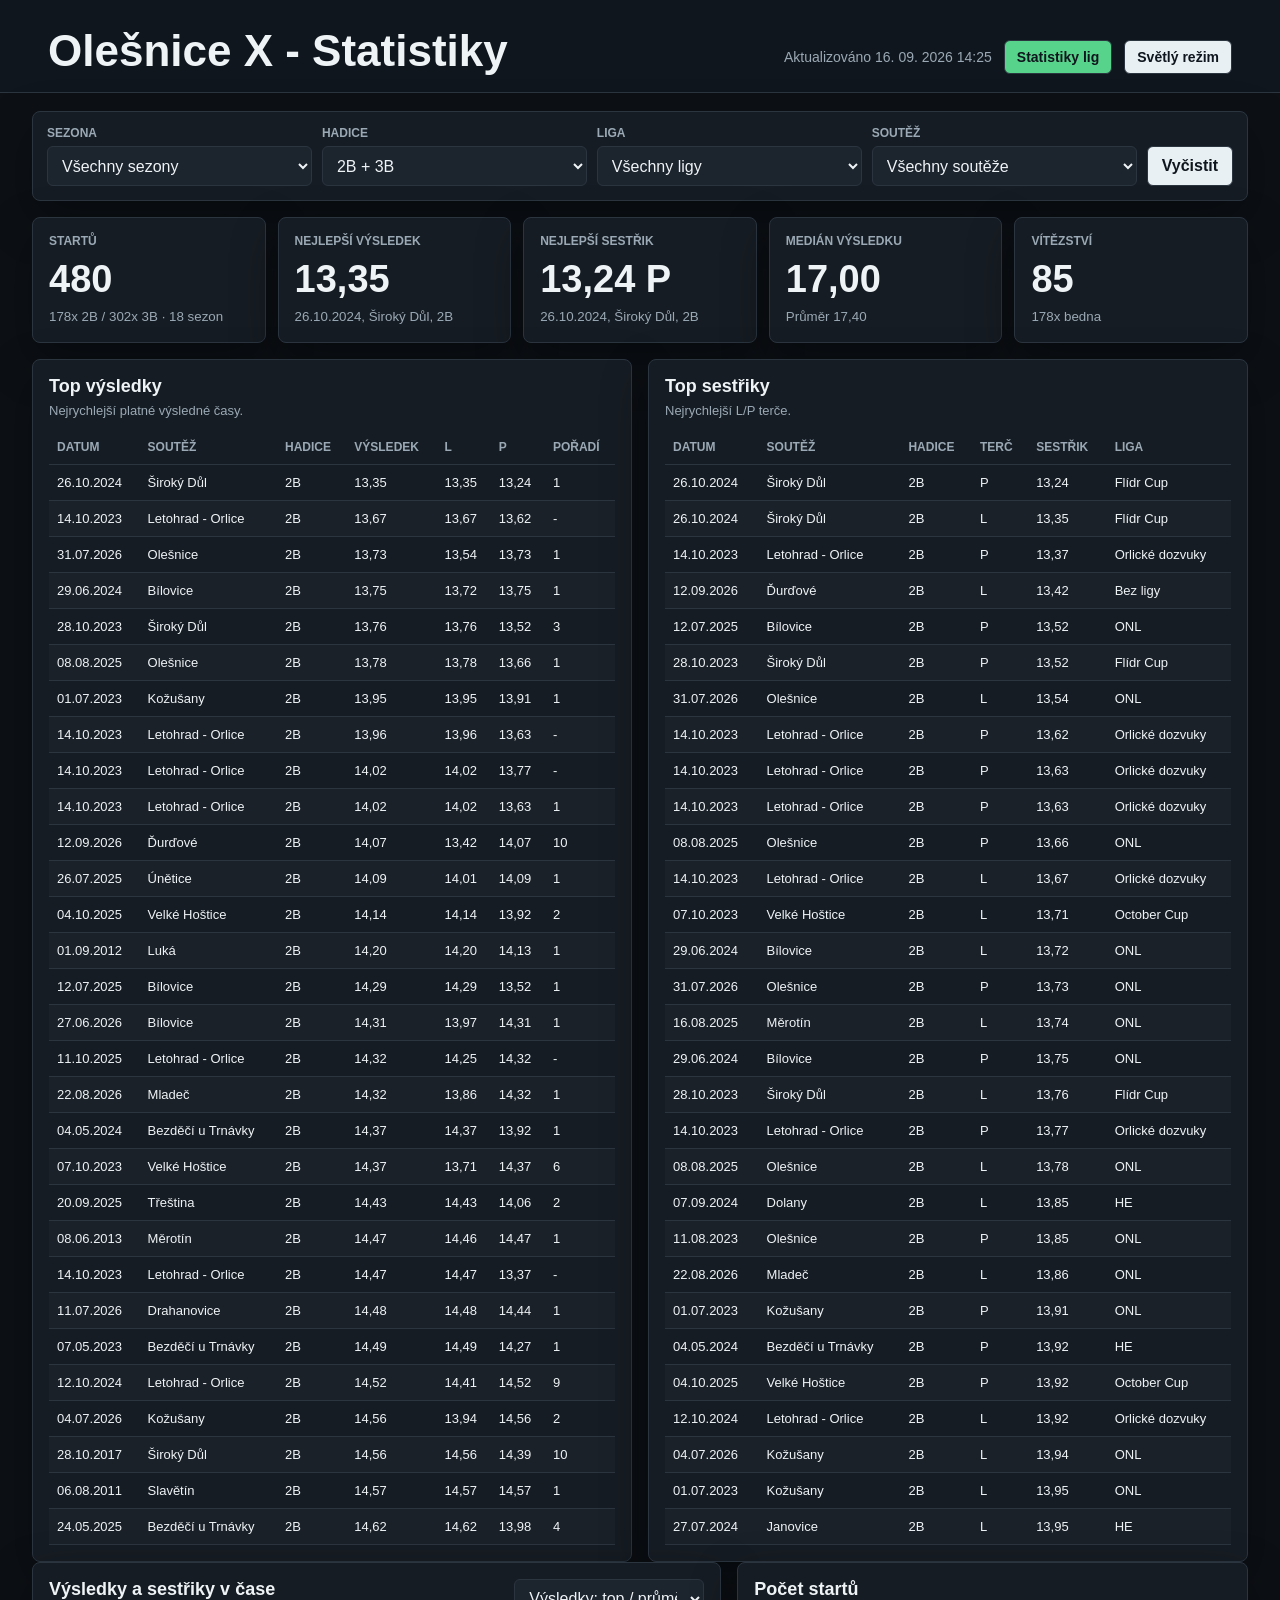
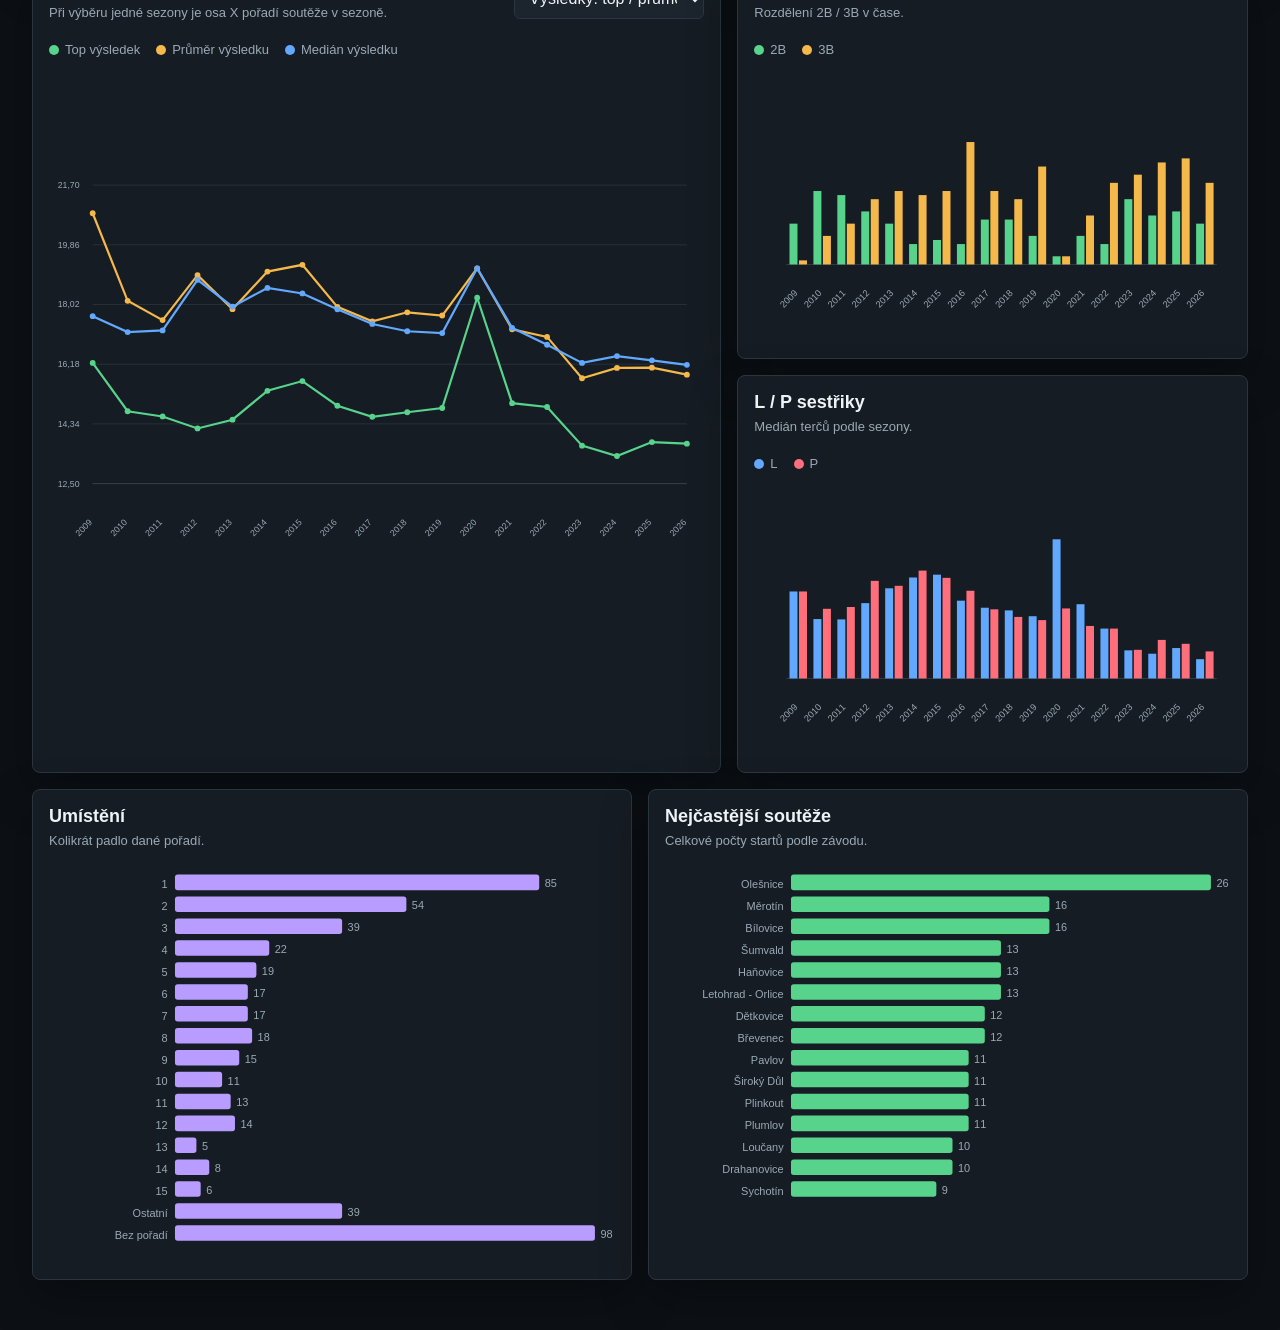
==== index.html @ b730928b "add results 16092026" ====
<!doctype html>
<html lang="cs">
<head>
  <meta charset="utf-8">
  <meta name="viewport" content="width=device-width, initial-scale=1">
  <title>Olešnice X - Statistiky</title>
  <link rel="stylesheet" href="styles.css?v=20260916142502">
</head>
<body data-theme="dark">
  <header class="topbar">
    <div>
      <h1>Olešnice X - Statistiky</h1>
    </div>
    <div class="topbar__meta">
      <span id="lastUpdated">Lokální prototyp</span>
      <a class="dashboardLink" href="firesport/">
        Statistiky lig
      </a>
      <button id="themeToggle" class="themeToggle" type="button" aria-label="Přepnout světlý/tmavý režim">
        <span id="themeToggleText">Světlý režim</span>
      </button>
    </div>
  </header>

  <main>
    <section class="filters" aria-label="Filtry">
      <label>
        <span>Sezona</span>
        <select id="seasonFilter"></select>
      </label>
      <label>
        <span>Hadice</span>
        <select id="hoseFilter">
          <option value="all">2B + 3B</option>
          <option value="2B">2B</option>
          <option value="3B">3B</option>
        </select>
      </label>
      <label>
        <span>Liga</span>
        <select id="leagueFilter"></select>
      </label>
      <label>
        <span>Soutěž</span>
        <select id="eventFilter"></select>
      </label>
      <button id="resetFilters" type="button">Vyčistit</button>
    </section>

    <section class="kpis" aria-label="Souhrn">
      <article class="kpi">
        <span>Startů</span>
        <strong id="kpiStarts">-</strong>
        <small id="kpiBreakdown">-</small>
      </article>
      <article class="kpi">
        <span>Nejlepší výsledek</span>
        <strong id="kpiBestResult">-</strong>
        <small id="kpiBestResultDetail">-</small>
      </article>
      <article class="kpi">
        <span>Nejlepší sestřik</span>
        <strong id="kpiBestHit">-</strong>
        <small id="kpiBestHitDetail">-</small>
      </article>
      <article class="kpi">
        <span>Medián výsledku</span>
        <strong id="kpiMedianResult">-</strong>
        <small id="kpiAvgResult">-</small>
      </article>
      <article class="kpi">
        <span>Vítězství</span>
        <strong id="kpiWins">-</strong>
        <small id="kpiPodiums">-</small>
      </article>
    </section>

    <section class="tables">
      <article class="panel">
        <div class="panel__head">
          <div>
            <h2>Top výsledky</h2>
            <p>Nejrychlejší platné výsledné časy.</p>
          </div>
        </div>
        <div class="tableWrap">
          <table id="topResultsTable"></table>
        </div>
      </article>

      <article class="panel">
        <div class="panel__head">
          <div>
            <h2>Top sestřiky</h2>
            <p>Nejrychlejší L/P terče.</p>
          </div>
        </div>
        <div class="tableWrap">
          <table id="topHitsTable"></table>
        </div>
      </article>
    </section>

    <section class="grid grid--main">
      <article class="panel panel--wide">
        <div class="panel__head">
          <div>
            <h2>Výsledky a sestřiky v čase</h2>
            <p>Při výběru jedné sezony je osa X pořadí soutěže v sezoně.</p>
          </div>
          <select id="trendMetric">
            <option value="results">Výsledky: top / průměr / medián</option>
            <option value="hits">Sestřiky: top / průměr / medián</option>
          </select>
        </div>
        <div id="seasonTrend" class="chart chart--line"></div>
      </article>

      <article class="panel">
        <div class="panel__head">
          <div>
            <h2>Počet startů</h2>
            <p>Rozdělení 2B / 3B v čase.</p>
          </div>
        </div>
        <div id="startsChart" class="chart"></div>
      </article>

      <article class="panel">
        <div class="panel__head">
          <div>
            <h2>L / P sestřiky</h2>
            <p>Medián terčů podle sezony.</p>
          </div>
        </div>
        <div id="targetsChart" class="chart"></div>
      </article>
    </section>

    <section class="grid">
      <article class="panel">
        <div class="panel__head">
          <div>
            <h2>Umístění</h2>
            <p>Kolikrát padlo dané pořadí.</p>
          </div>
        </div>
        <div id="placesChart" class="chart"></div>
      </article>

      <article class="panel">
        <div class="panel__head">
          <div>
            <h2>Nejčastější soutěže</h2>
            <p>Celkové počty startů podle závodu.</p>
          </div>
        </div>
        <div id="eventsChart" class="chart"></div>
      </article>
    </section>

  </main>

  <script src="data.js?v=20260916142502"></script>
  <script src="app.js?v=20260916142502"></script>
</body>
</html>
---- styles.css ----
* {
  box-sizing: border-box;
}

:root {
  color-scheme: dark;
  --bg: #0d1116;
  --panel: #161c23;
  --panel-strong: #1c242d;
  --topbar: #10161d;
  --ink: #eef3f6;
  --muted: #9aa9b5;
  --line: #2b3540;
  --axis: #3a4652;
  --blue: #62a8ff;
  --red: #ff6f7b;
  --green: #58d38c;
  --amber: #f5b84b;
  --violet: #b99cff;
  --button-bg: #e8f0f4;
  --button-ink: #10161d;
  --tooltip-bg: #111820;
  --shadow: 0 18px 46px rgba(0, 0, 0, .36);
}

body[data-theme="light"] {
  color-scheme: light;
  --bg: #f5f7f8;
  --panel: #ffffff;
  --panel-strong: #eef3f6;
  --topbar: #ffffff;
  --ink: #172026;
  --muted: #66757f;
  --line: #d8e0e4;
  --axis: #cbd5da;
  --blue: #2468a2;
  --red: #c94d4d;
  --green: #31755a;
  --amber: #b96f24;
  --violet: #7560a8;
  --button-bg: #172026;
  --button-ink: #ffffff;
  --tooltip-bg: #ffffff;
  --shadow: 0 18px 40px rgba(31, 44, 52, .10);
}

body {
  margin: 0;
  min-width: 320px;
  font-family: Arial, Helvetica, sans-serif;
  color: var(--ink);
  background: var(--bg);
}

.topbar {
  display: flex;
  align-items: flex-end;
  justify-content: space-between;
  gap: 24px;
  padding: 28px clamp(18px, 4vw, 48px) 18px;
  background: var(--topbar);
  border-bottom: 1px solid var(--line);
}

.eyebrow {
  margin: 0 0 6px;
  color: var(--green);
  font-size: 13px;
  font-weight: 700;
  text-transform: uppercase;
}

h1, h2, p {
  margin: 0;
}

h1 {
  font-size: clamp(26px, 4vw, 44px);
  line-height: 1.05;
}

h2 {
  font-size: 18px;
  line-height: 1.2;
}

.topbar__meta {
  display: flex;
  align-items: center;
  gap: 12px;
  color: var(--muted);
  font-size: 14px;
  white-space: nowrap;
}

.themeToggle {
  width: auto;
  min-height: 34px;
  padding: 0 12px;
  border-radius: 6px;
}

.dashboardLink {
  display: inline-flex;
  align-items: center;
  min-height: 34px;
  padding: 0 12px;
  border: 1px solid var(--line);
  border-radius: 6px;
  background: var(--green);
  color: #10161d;
  font-size: 14px;
  font-weight: 700;
  text-decoration: none;
}

main {
  width: min(1480px, 100%);
  margin: 0 auto;
  padding: 18px clamp(14px, 3vw, 32px) 34px;
}

.filters {
  display: grid;
  grid-template-columns: repeat(4, minmax(160px, 1fr)) auto;
  gap: 10px;
  align-items: end;
  padding: 14px;
  margin-bottom: 16px;
  background: var(--panel);
  border: 1px solid var(--line);
  border-radius: 8px;
  box-shadow: var(--shadow);
}

label span {
  display: block;
  margin-bottom: 6px;
  color: var(--muted);
  font-size: 12px;
  font-weight: 700;
  text-transform: uppercase;
}

select, button {
  width: 100%;
  min-height: 40px;
  border: 1px solid var(--line);
  border-radius: 6px;
  background: var(--panel-strong);
  color: var(--ink);
  font: inherit;
}

select {
  padding: 0 10px;
}

button {
  padding: 0 14px;
  cursor: pointer;
  font-weight: 700;
  background: var(--button-bg);
  color: var(--button-ink);
}

.kpis {
  display: grid;
  grid-template-columns: repeat(5, minmax(0, 1fr));
  gap: 12px;
  margin-bottom: 16px;
}

.kpi, .panel {
  background: var(--panel);
  border: 1px solid var(--line);
  border-radius: 8px;
  box-shadow: var(--shadow);
}

.kpi {
  min-height: 126px;
  padding: 16px;
}

.kpi span {
  display: block;
  color: var(--muted);
  font-size: 12px;
  font-weight: 700;
  text-transform: uppercase;
}

.kpi strong {
  display: block;
  margin-top: 12px;
  font-size: clamp(26px, 4vw, 38px);
  line-height: 1;
}

.kpi small {
  display: block;
  margin-top: 10px;
  color: var(--muted);
  line-height: 1.35;
}

.grid {
  display: grid;
  grid-template-columns: repeat(2, minmax(0, 1fr));
  gap: 16px;
  margin-bottom: 16px;
}

.grid--main {
  grid-template-columns: 1.35fr 1fr;
}

.panel--wide {
  grid-row: span 2;
}

.panel {
  min-width: 0;
  padding: 16px;
}

.panel__head {
  display: flex;
  align-items: start;
  justify-content: space-between;
  gap: 16px;
  margin-bottom: 12px;
}

.panel__head p {
  margin-top: 5px;
  color: var(--muted);
  font-size: 13px;
}

.panel__head select {
  width: 190px;
}

.chart {
  width: 100%;
  min-height: 285px;
  overflow: hidden;
}

.chart--line {
  min-height: 594px;
}

svg {
  display: block;
  width: 100%;
  height: 100%;
  min-height: inherit;
}

.axis, .gridline {
  stroke: var(--axis);
  stroke-width: 1;
}

.gridline {
  opacity: .65;
}

.axisText {
  fill: #9aa9b5;
  font-size: 12px;
}

.legend {
  display: flex;
  flex-wrap: wrap;
  gap: 10px 16px;
  margin-top: 10px;
  color: var(--muted);
  font-size: 13px;
}

.legend i {
  display: inline-block;
  width: 10px;
  height: 10px;
  margin-right: 6px;
  border-radius: 50%;
  vertical-align: -1px;
}

.tables {
  display: grid;
  grid-template-columns: repeat(2, minmax(0, 1fr));
  gap: 16px;
}

.tableWrap {
  overflow-x: auto;
}

table {
  width: 100%;
  border-collapse: collapse;
  font-size: 13px;
}

th, td {
  padding: 10px 8px;
  border-bottom: 1px solid var(--line);
  text-align: left;
  white-space: nowrap;
}

tbody tr:nth-child(even) {
  background: rgba(255, 255, 255, .025);
}

th {
  color: var(--muted);
  font-size: 12px;
  text-transform: uppercase;
}

.empty {
  display: grid;
  min-height: 220px;
  place-items: center;
  color: var(--muted);
  border: 1px dashed var(--line);
  border-radius: 8px;
}

.tooltip {
  position: fixed;
  z-index: 20;
  pointer-events: none;
  max-width: 260px;
  padding: 9px 10px;
  border: 1px solid var(--line);
  border-radius: 6px;
  background: var(--tooltip-bg);
  color: var(--ink);
  box-shadow: var(--shadow);
  font-size: 13px;
  line-height: 1.35;
}

@media (max-width: 1060px) {
  .filters, .kpis, .grid, .grid--main, .tables {
    grid-template-columns: 1fr 1fr;
  }

  .panel--wide {
    grid-row: auto;
    grid-column: 1 / -1;
  }

  .chart--line {
    min-height: 360px;
  }
}

@media (max-width: 720px) {
  .topbar {
    display: block;
  }

  .topbar__meta {
    margin-top: 12px;
  }

  .filters, .kpis, .grid, .grid--main, .tables {
    grid-template-columns: 1fr;
  }

  .panel__head {
    display: block;
  }

  .panel__head select {
    width: 100%;
    margin-top: 10px;
  }

  .chart, .chart--line {
    min-height: 330px;
  }
}
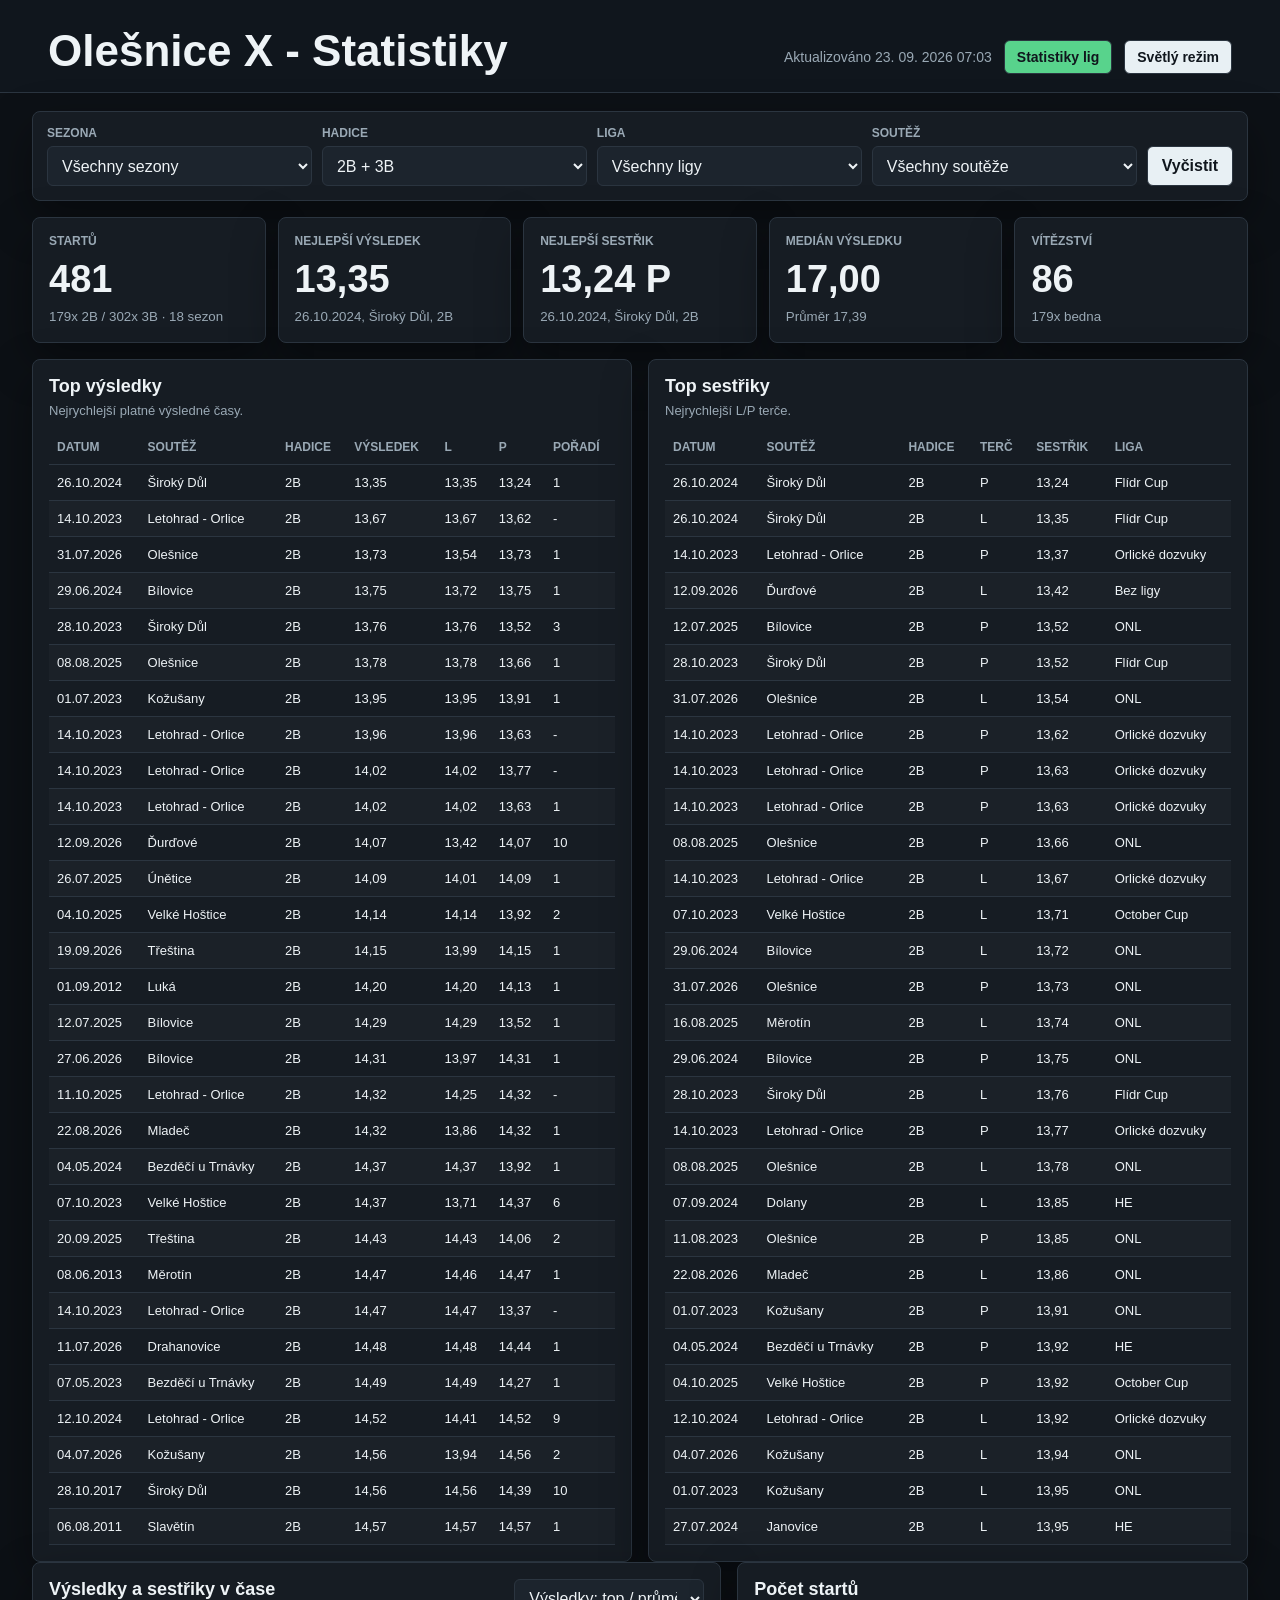
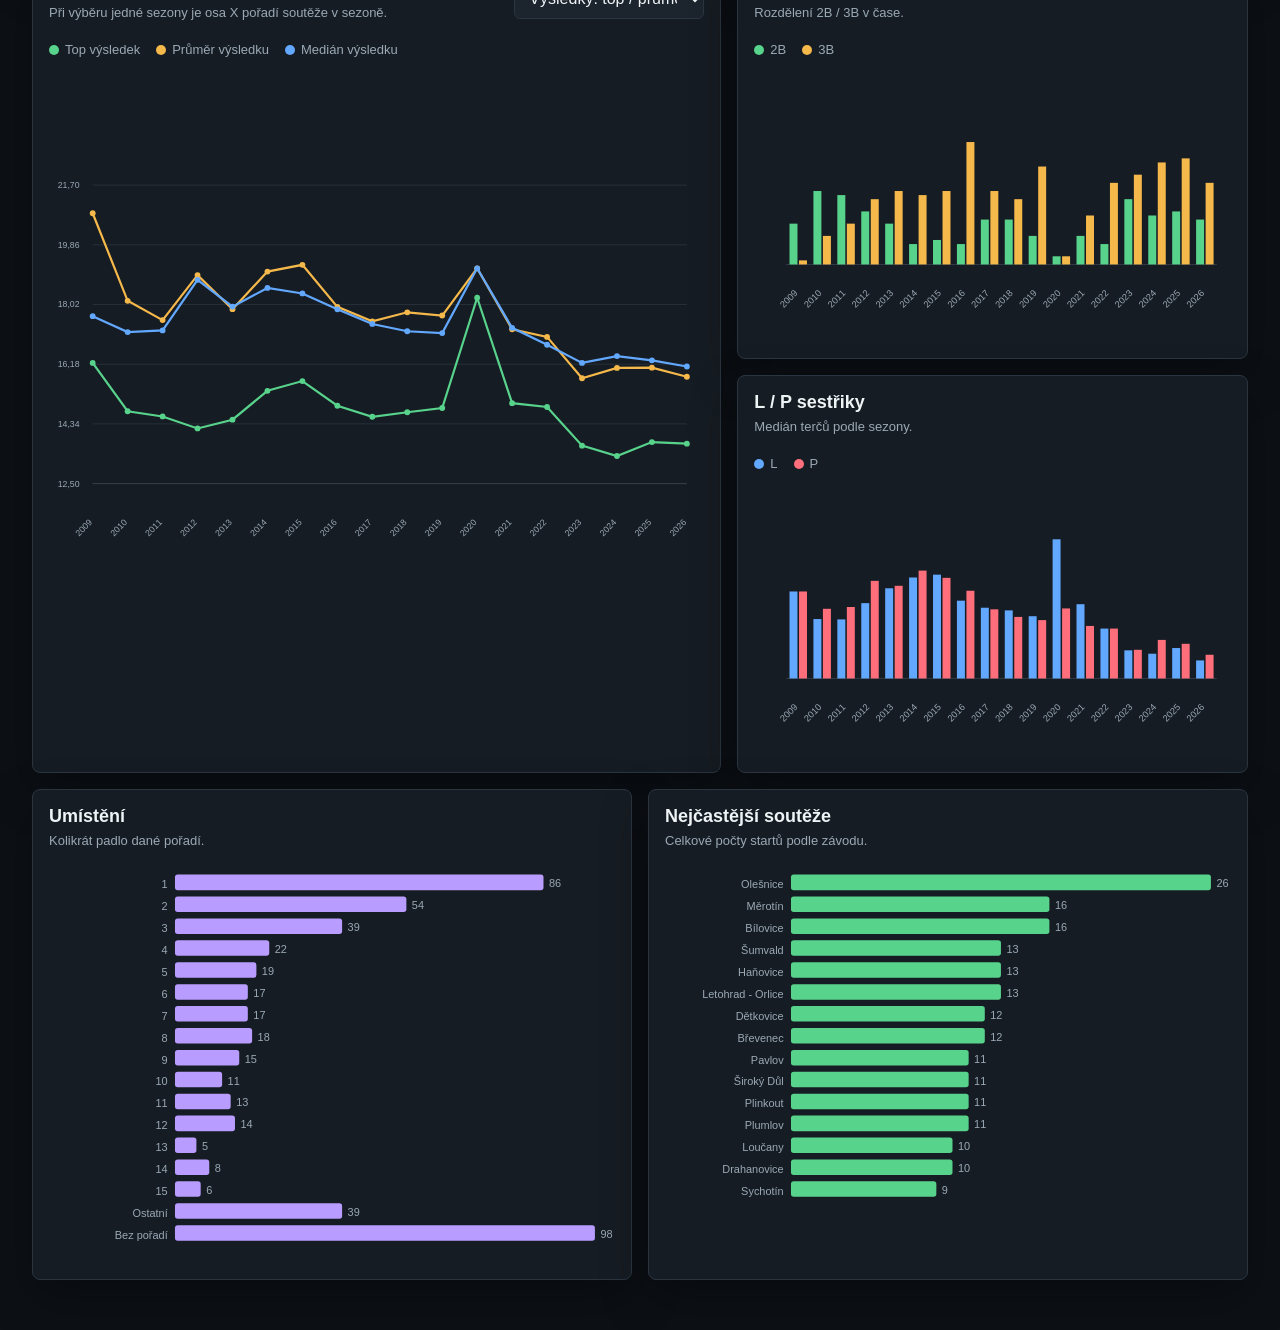
==== commit 4ff23f05: "add_results_23092026" ====
--- a/index.html
+++ b/index.html
@@ -4,7 +4,7 @@
   <meta charset="utf-8">
   <meta name="viewport" content="width=device-width, initial-scale=1">
   <title>Olešnice X - Statistiky</title>
-  <link rel="stylesheet" href="styles.css?v=20260916142502">
+  <link rel="stylesheet" href="styles.css?v=20260923070316">
 </head>
 <body data-theme="dark">
   <header class="topbar">
@@ -161,7 +161,7 @@
 
   </main>
 
-  <script src="data.js?v=20260916142502"></script>
-  <script src="app.js?v=20260916142502"></script>
+  <script src="data.js?v=20260923070316"></script>
+  <script src="app.js?v=20260923070316"></script>
 </body>
 </html>
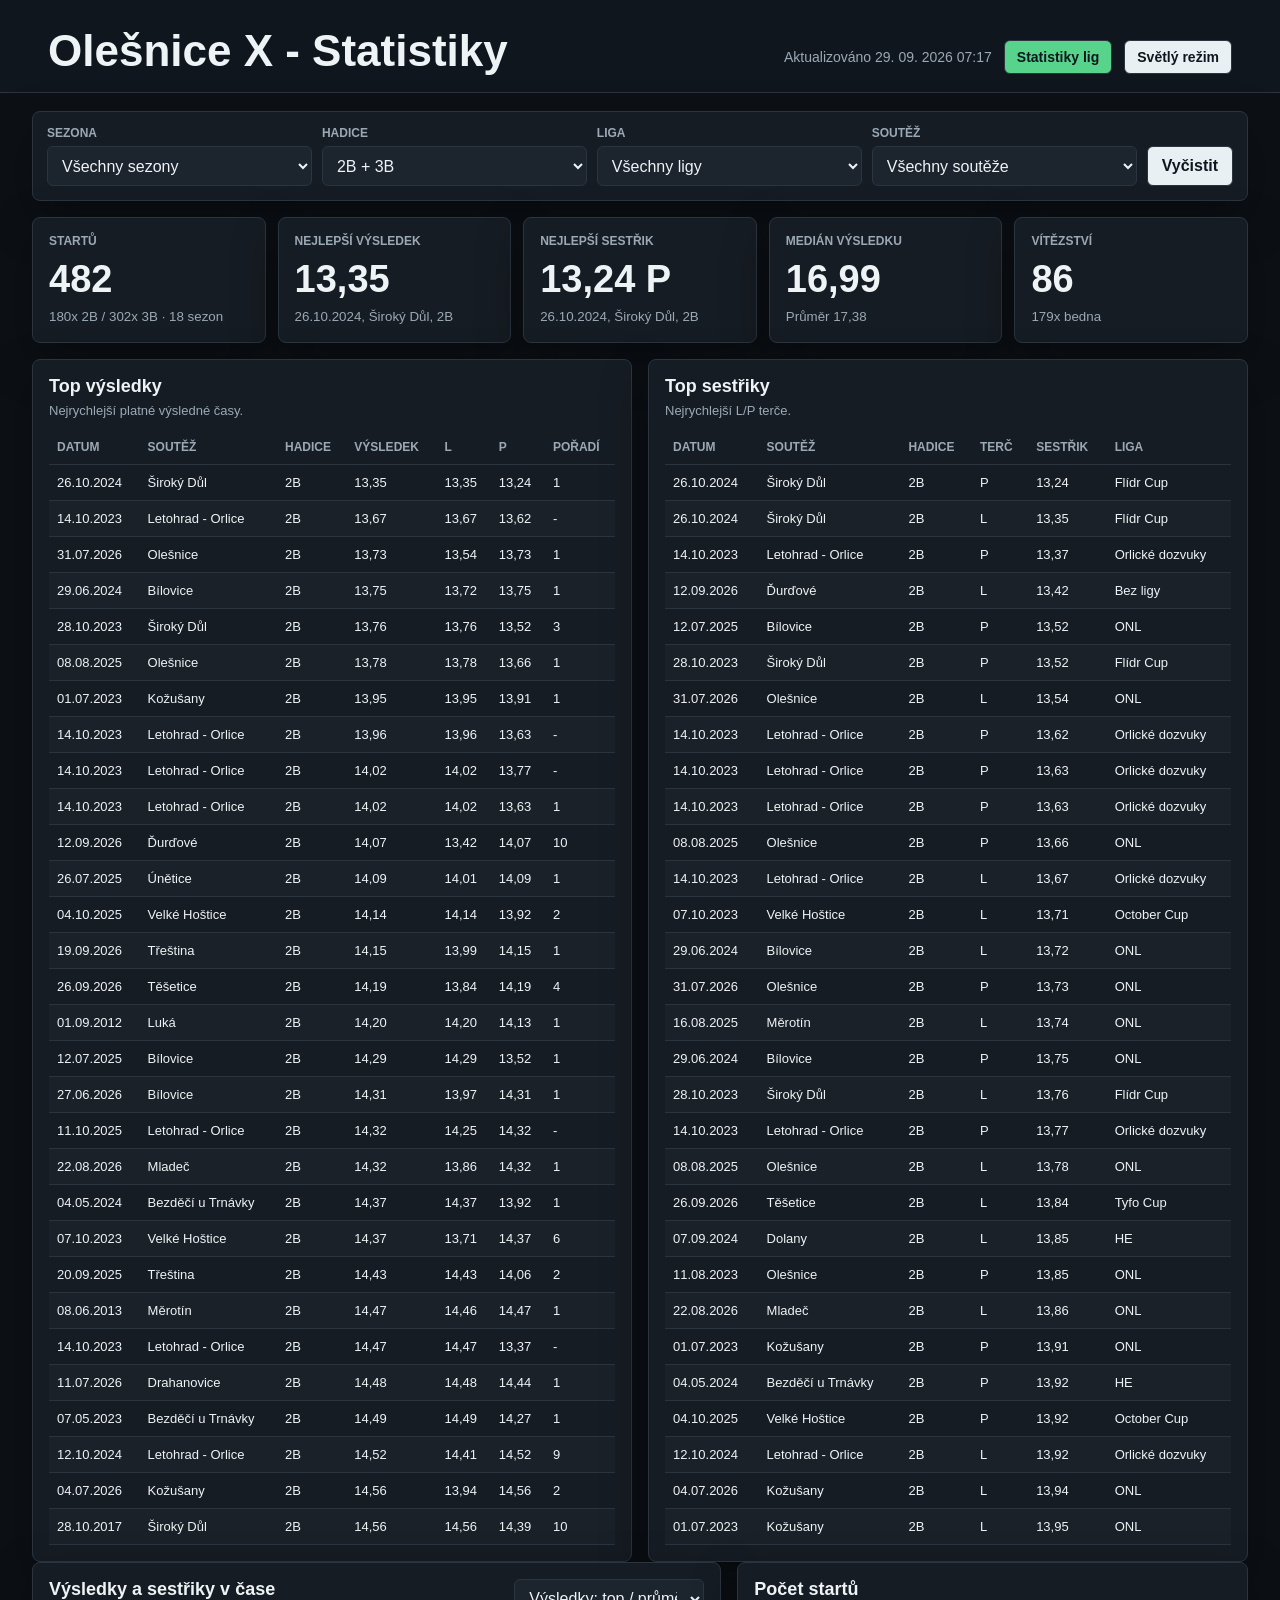
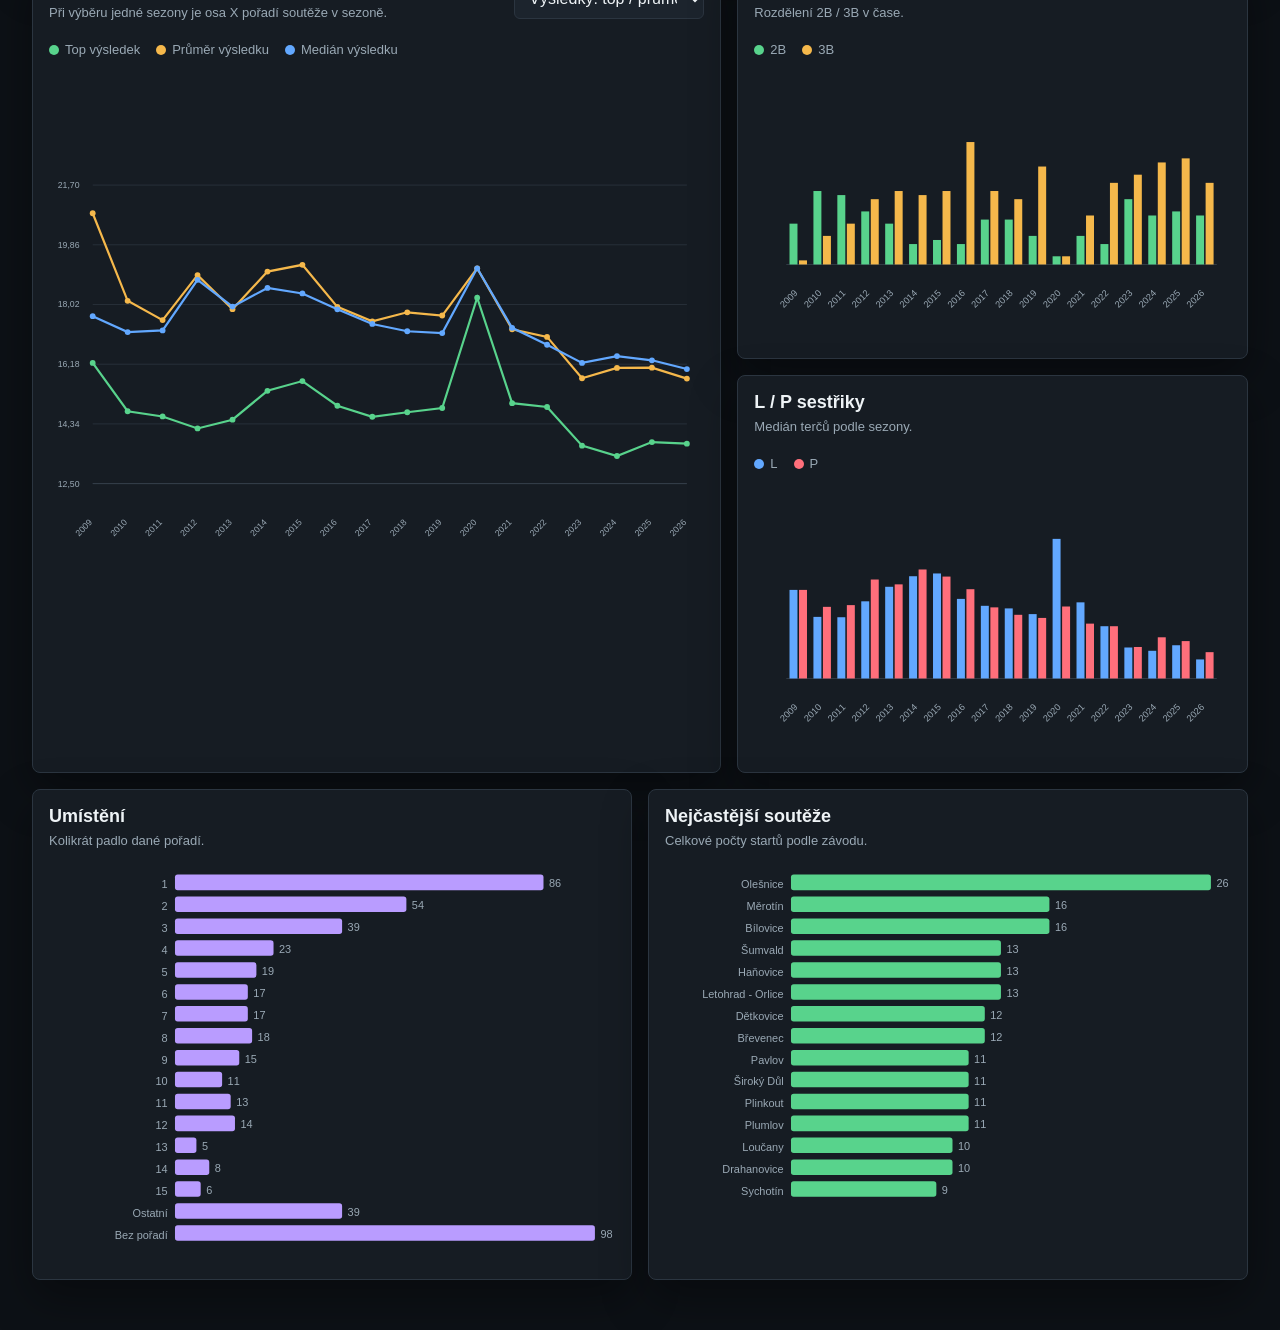
==== commit cfa3f338: "add_results_29092026" ====
--- a/index.html
+++ b/index.html
@@ -4,7 +4,7 @@
   <meta charset="utf-8">
   <meta name="viewport" content="width=device-width, initial-scale=1">
   <title>Olešnice X - Statistiky</title>
-  <link rel="stylesheet" href="styles.css?v=20260923070316">
+  <link rel="stylesheet" href="styles.css?v=20260929071704">
 </head>
 <body data-theme="dark">
   <header class="topbar">
@@ -161,7 +161,7 @@
 
   </main>
 
-  <script src="data.js?v=20260923070316"></script>
-  <script src="app.js?v=20260923070316"></script>
+  <script src="data.js?v=20260929071704"></script>
+  <script src="app.js?v=20260929071704"></script>
 </body>
 </html>
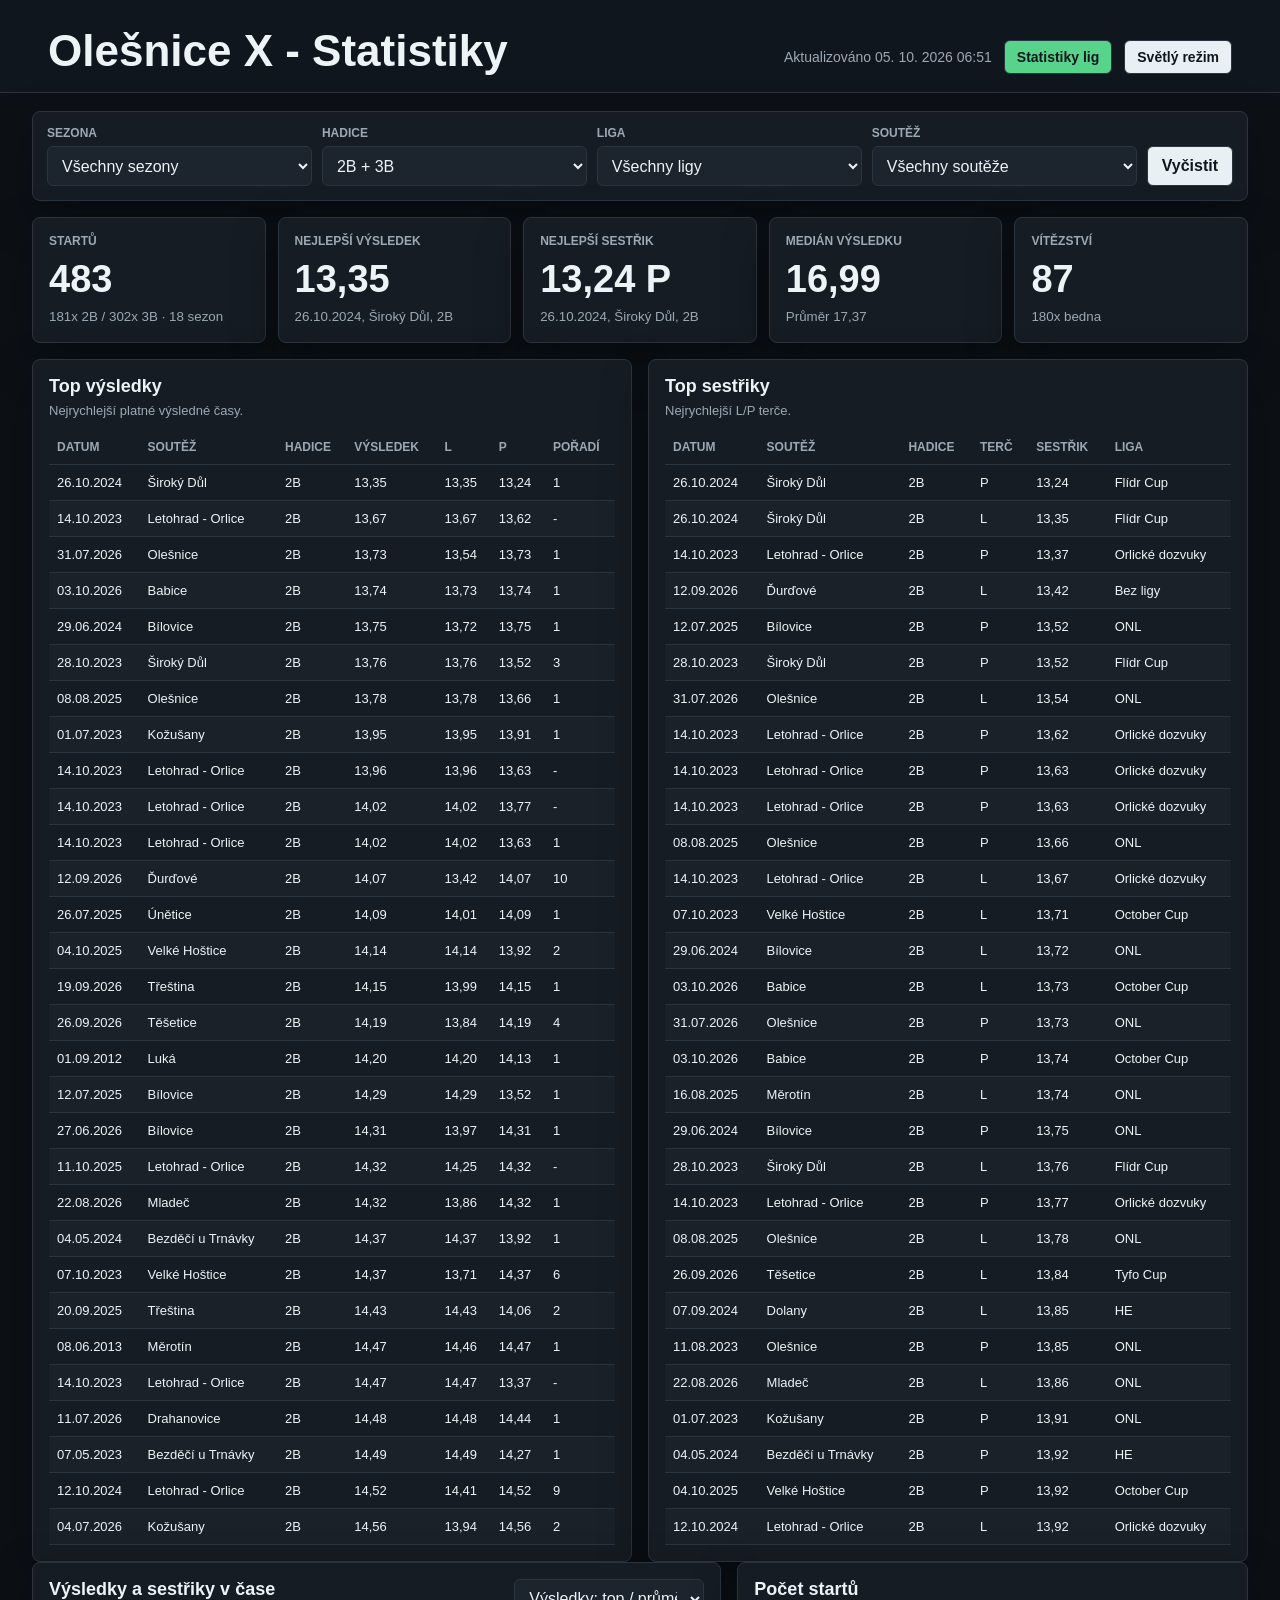
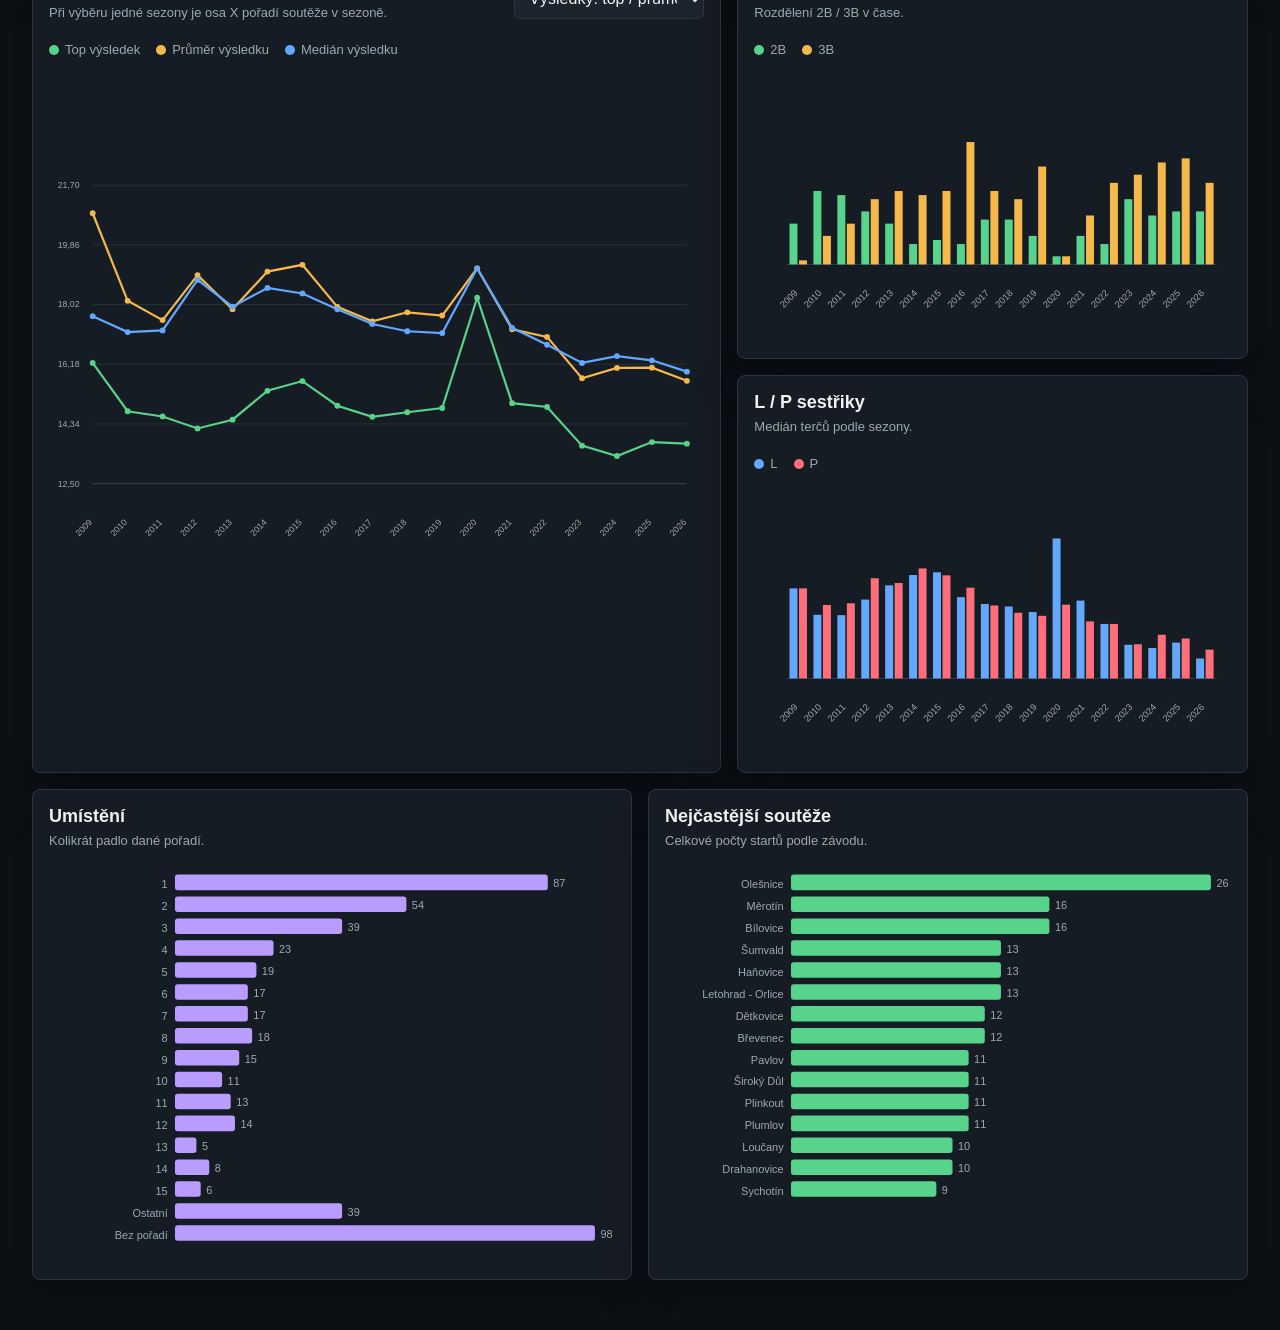
==== commit cf3a03dd: "add_results_05102026" ====
--- a/index.html
+++ b/index.html
@@ -4,7 +4,7 @@
   <meta charset="utf-8">
   <meta name="viewport" content="width=device-width, initial-scale=1">
   <title>Olešnice X - Statistiky</title>
-  <link rel="stylesheet" href="styles.css?v=20260929071704">
+  <link rel="stylesheet" href="styles.css?v=20261005065101">
 </head>
 <body data-theme="dark">
   <header class="topbar">
@@ -161,7 +161,7 @@
 
   </main>
 
-  <script src="data.js?v=20260929071704"></script>
-  <script src="app.js?v=20260929071704"></script>
+  <script src="data.js?v=20261005065101"></script>
+  <script src="app.js?v=20261005065101"></script>
 </body>
 </html>
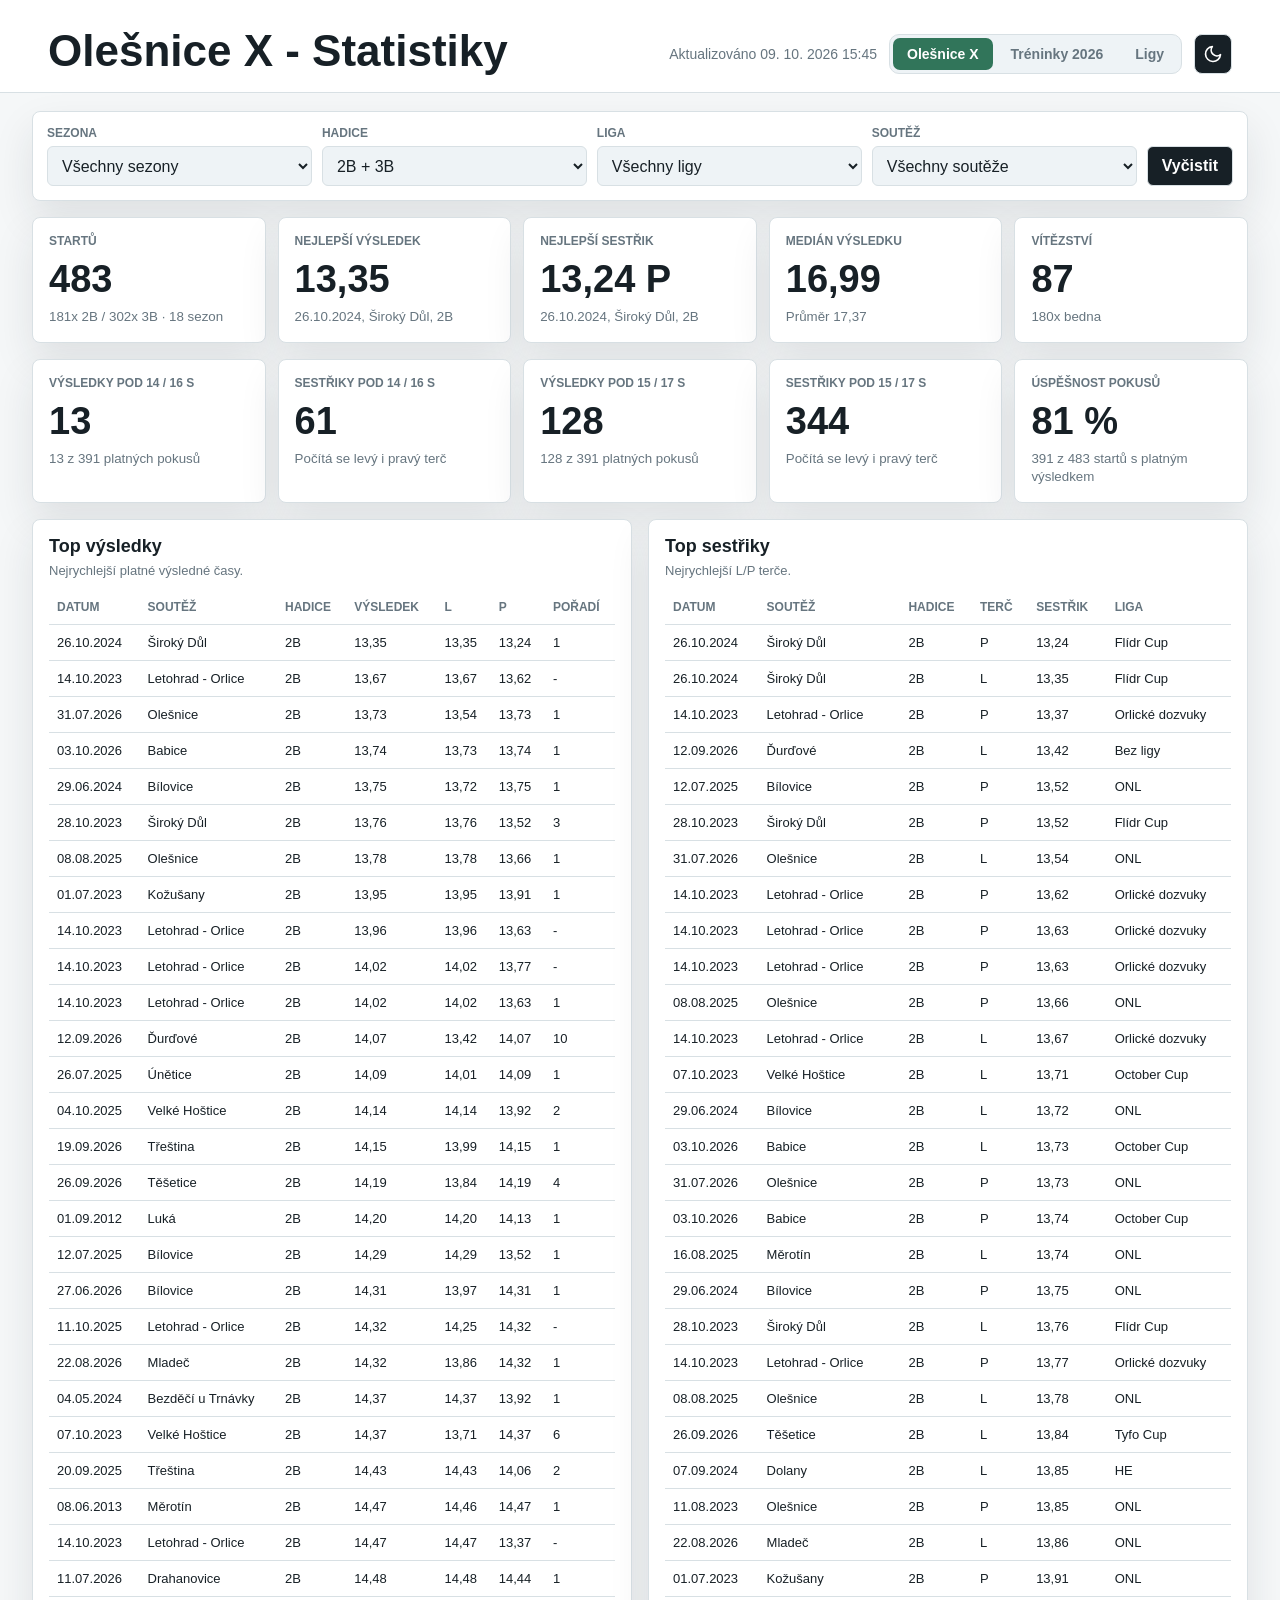
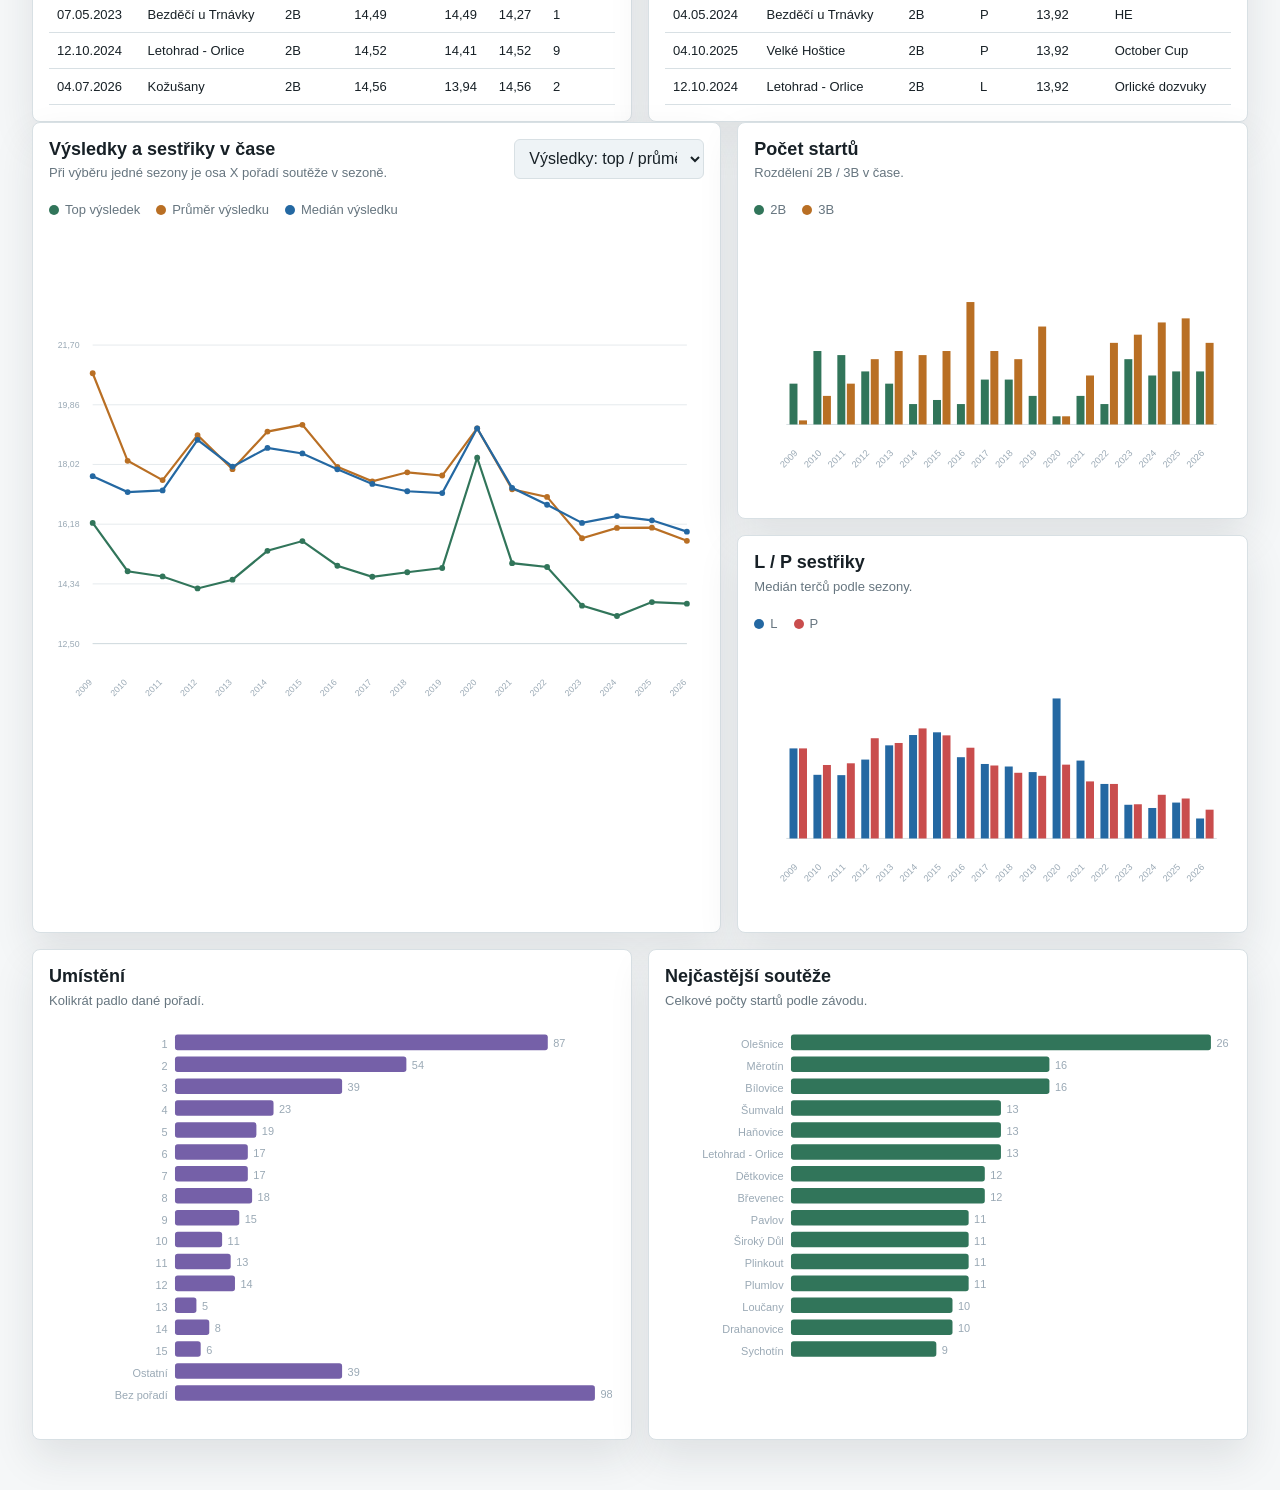
==== commit 5c9ffcc2: "Rozsireni metrik, treninky" ====
--- a/index.html
+++ b/index.html
@@ -4,21 +4,17 @@
   <meta charset="utf-8">
   <meta name="viewport" content="width=device-width, initial-scale=1">
   <title>Olešnice X - Statistiky</title>
-  <link rel="stylesheet" href="styles.css?v=20261005065101">
+  <link rel="stylesheet" href="styles.css?v=20261009154532">
 </head>
-<body data-theme="dark">
+<body data-theme="light">
   <header class="topbar">
     <div>
       <h1>Olešnice X - Statistiky</h1>
     </div>
     <div class="topbar__meta">
       <span id="lastUpdated">Lokální prototyp</span>
-      <a class="dashboardLink" href="firesport/">
-        Statistiky lig
-      </a>
-      <button id="themeToggle" class="themeToggle" type="button" aria-label="Přepnout světlý/tmavý režim">
-        <span id="themeToggleText">Světlý režim</span>
-      </button>
+      <nav class="nav" aria-label="Stránky"><a class="nav__item is-active" aria-current="page" href="./">Olešnice X</a><a class="nav__item" href="treninky/?v=20261009154532">Tréninky 2026</a><a class="nav__item" href="firesport/?v=20261009154532">Ligy</a></nav>
+      <button id="themeToggle" class="themeToggle" type="button" title="Přepnout světlý / tmavý režim" aria-label="Přepnout světlý / tmavý režim"><svg class="icon icon--sun" viewBox="0 0 24 24" aria-hidden="true"><circle cx="12" cy="12" r="4"/><path d="M12 2v2M12 20v2M4.9 4.9l1.4 1.4M17.7 17.7l1.4 1.4M2 12h2M20 12h2M4.9 19.1l1.4-1.4M17.7 6.3l1.4-1.4"/></svg><svg class="icon icon--moon" viewBox="0 0 24 24" aria-hidden="true"><path d="M21 12.8A9 9 0 1 1 11.2 3a7 7 0 0 0 9.8 9.8z"/></svg><span id="themeToggleText" class="sr-only">Světlý režim</span></button>
     </div>
   </header>
 
@@ -72,6 +68,34 @@
         <span>Vítězství</span>
         <strong id="kpiWins">-</strong>
         <small id="kpiPodiums">-</small>
+      </article>
+    </section>
+
+    <section class="kpis" aria-label="Limity a úspěšnost">
+      <article class="kpi">
+        <span id="kpiResLowLabel">Výsledky pod 16 s</span>
+        <strong id="kpiResLow">-</strong>
+        <small id="kpiResLowDetail">-</small>
+      </article>
+      <article class="kpi">
+        <span id="kpiHitLowLabel">Sestřiky pod 16 s</span>
+        <strong id="kpiHitLow">-</strong>
+        <small id="kpiHitLowDetail">-</small>
+      </article>
+      <article class="kpi">
+        <span id="kpiResHighLabel">Výsledky pod 17 s</span>
+        <strong id="kpiResHigh">-</strong>
+        <small id="kpiResHighDetail">-</small>
+      </article>
+      <article class="kpi">
+        <span id="kpiHitHighLabel">Sestřiky pod 17 s</span>
+        <strong id="kpiHitHigh">-</strong>
+        <small id="kpiHitHighDetail">-</small>
+      </article>
+      <article class="kpi">
+        <span>Úspěšnost pokusů</span>
+        <strong id="kpiSuccess">-</strong>
+        <small id="kpiSuccessDetail">-</small>
       </article>
     </section>
 
@@ -161,7 +185,7 @@
 
   </main>
 
-  <script src="data.js?v=20261005065101"></script>
-  <script src="app.js?v=20261005065101"></script>
+  <script src="data.js?v=20261009154532"></script>
+  <script src="app.js?v=20261009154532"></script>
 </body>
 </html>
--- a/styles.css
+++ b/styles.css
@@ -94,24 +94,75 @@
 }
 
 .themeToggle {
-  width: auto;
-  min-height: 34px;
-  padding: 0 12px;
-  border-radius: 6px;
-}
-
-.dashboardLink {
+  display: inline-grid;
+  place-items: center;
+  width: 38px;
+  min-height: 38px;
+  padding: 0;
+  border-radius: 8px;
+}
+
+.icon {
+  width: 20px;
+  height: 20px;
+  fill: none;
+  stroke: currentColor;
+  stroke-width: 2;
+  stroke-linecap: round;
+  stroke-linejoin: round;
+}
+
+/* ve tmavém režimu slunce (přepne na světlý), ve světlém měsíc */
+.icon--moon, body[data-theme="light"] .icon--sun {
+  display: none;
+}
+
+body[data-theme="light"] .icon--moon {
+  display: block;
+}
+
+.sr-only {
+  position: absolute;
+  width: 1px;
+  height: 1px;
+  overflow: hidden;
+  clip: rect(0 0 0 0);
+  white-space: nowrap;
+}
+
+.nav {
+  display: inline-flex;
+  gap: 4px;
+  padding: 3px;
+  border: 1px solid var(--line);
+  border-radius: 10px;
+  background: var(--panel-strong);
+}
+
+.nav__item {
   display: inline-flex;
   align-items: center;
-  min-height: 34px;
-  padding: 0 12px;
-  border: 1px solid var(--line);
-  border-radius: 6px;
-  background: var(--green);
-  color: #10161d;
+  justify-content: center;
+  min-height: 32px;
+  padding: 0 14px;
+  border-radius: 7px;
+  color: var(--muted);
   font-size: 14px;
   font-weight: 700;
   text-decoration: none;
+}
+
+.nav__item:hover {
+  color: var(--ink);
+}
+
+.nav__item.is-active {
+  background: var(--green);
+  color: #10161d;
+}
+
+body[data-theme="light"] .nav__item.is-active {
+  color: #fff;
 }
 
 main {
@@ -370,11 +421,74 @@
   }
 
   .topbar__meta {
+    display: flex;
+    flex-wrap: wrap;
+    gap: 8px;
     margin-top: 12px;
   }
 
-  .filters, .kpis, .grid, .grid--main, .tables {
+  .topbar__meta #lastUpdated {
+    flex: 1;
+    order: 1;
+  }
+
+  .topbar__meta .themeToggle {
+    order: 2;
+  }
+
+  .topbar__meta .nav {
+    order: 3;
+    flex: 1 1 100%;
+  }
+
+  .nav__item {
+    flex: 1;
+    padding: 0 6px;
+    font-size: 13px;
+  }
+
+  .topbar h1 {
+    font-size: 24px;
+  }
+
+  .panel, .kpi {
+    min-width: 0;
+  }
+
+  main {
+    padding-left: 12px;
+    padding-right: 12px;
+  }
+
+  .filters, .grid, .grid--main, .tables {
     grid-template-columns: 1fr;
+  }
+
+  .kpis {
+    grid-template-columns: 1fr 1fr;
+    gap: 8px;
+  }
+
+  .kpi {
+    min-height: 0;
+    padding: 12px;
+  }
+
+  .kpi:last-child:nth-child(odd) {
+    grid-column: 1 / -1;
+  }
+
+  .kpi strong {
+    font-size: 24px;
+  }
+
+  .kpi span {
+    font-size: 11px;
+  }
+
+  .kpi small {
+    font-size: 11px;
+    overflow-wrap: anywhere;
   }
 
   .panel__head {
@@ -387,6 +501,48 @@
   }
 
   .chart, .chart--line {
-    min-height: 330px;
-  }
-}
+    min-height: 0;
+  }
+
+  .chart {
+    overflow-x: auto;
+  }
+
+  /* tabulky se na telefonu vejdou na šířku: menší písmo, užší buňky, text se zalamuje */
+  table {
+    font-size: 11px;
+  }
+
+  th, td {
+    padding: 6px 3px;
+  }
+
+  /* zalamují se jen textové sloupce (tým / soutěž), čísla zůstávají v jednom řádku */
+  td:nth-child(2), td:nth-child(3) {
+    white-space: normal;
+    overflow-wrap: anywhere;
+  }
+
+  th {
+    font-size: 10px;
+  }
+
+  td:first-child {
+    white-space: nowrap;
+  }
+
+  .panel {
+    padding-left: 10px;
+    padding-right: 10px;
+  }
+
+  /* jednotná velikost popisků grafů na telefonu (viewBox 420 / 520 se zmenšuje různě) */
+  .chart svg[viewBox^="0 0 420"] text {
+    font-size: 10px;
+  }
+
+  .chart svg[viewBox^="0 0 520"] text {
+    font-size: 12px;
+  }
+
+}
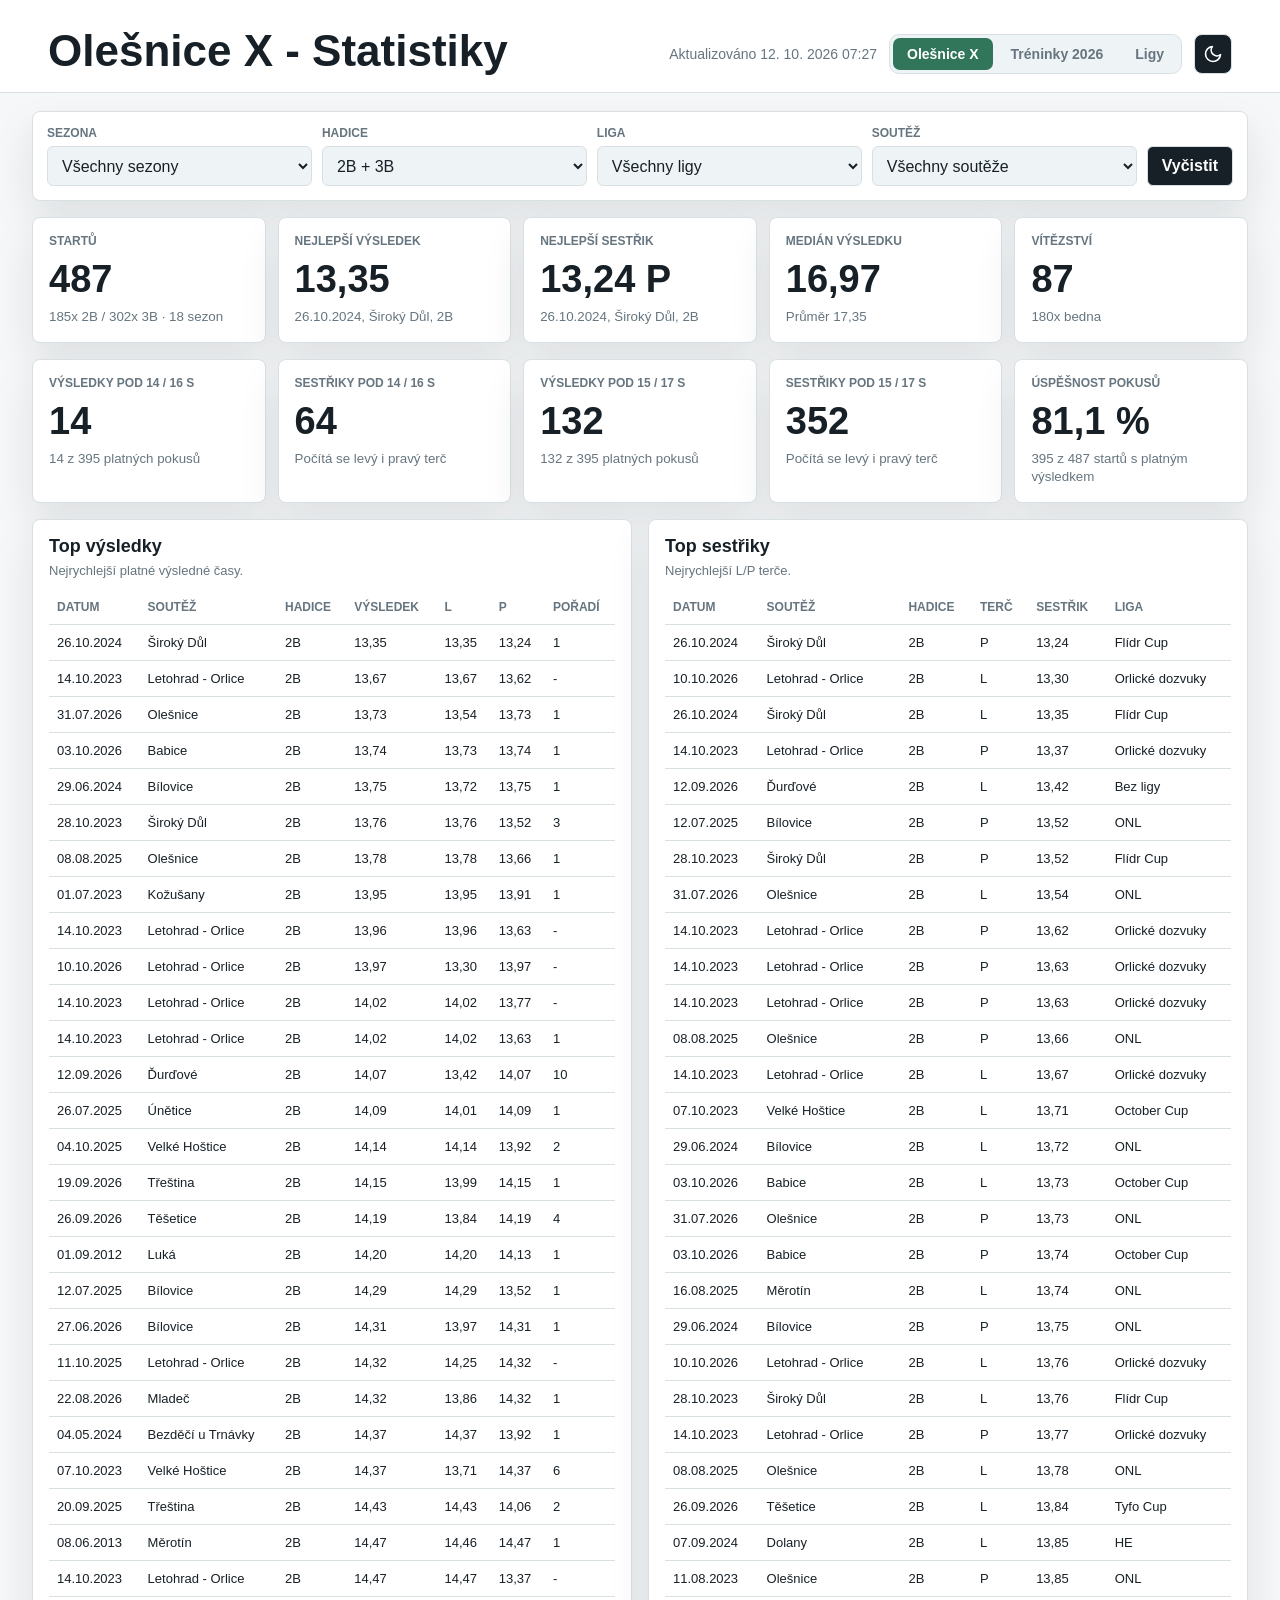
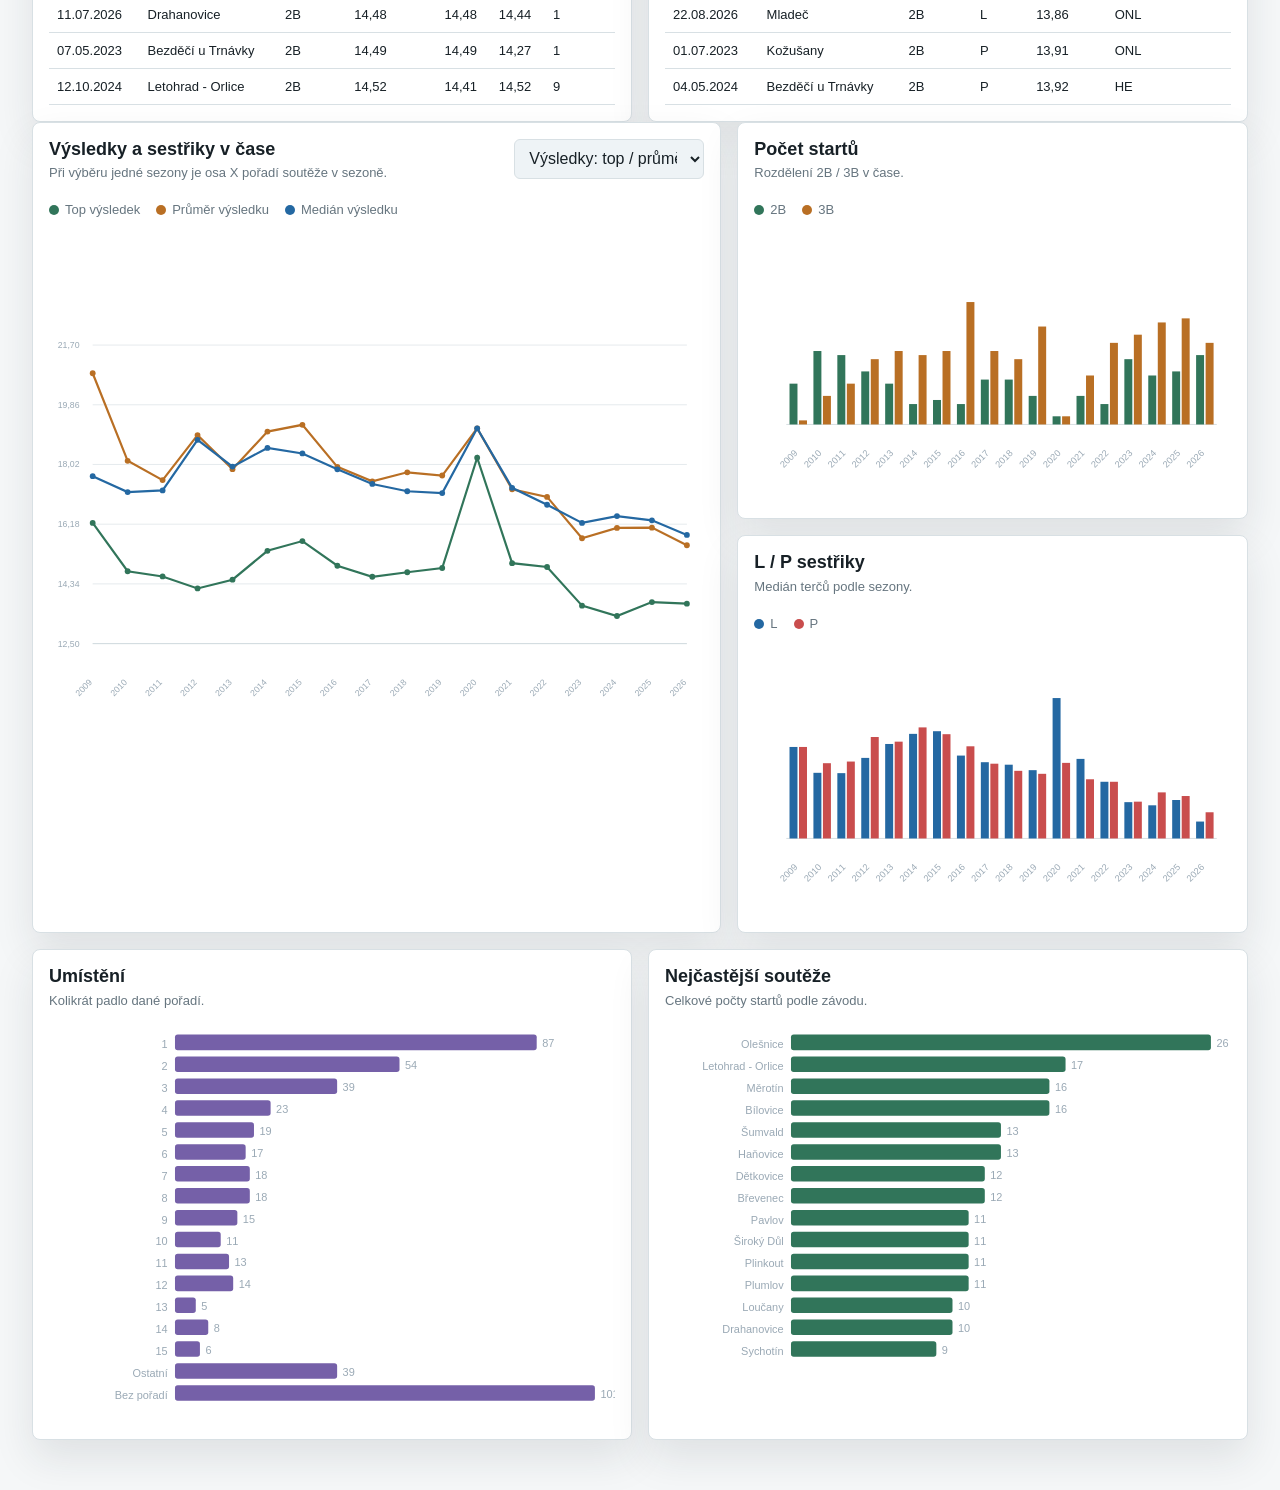
==== commit 3a5d9695: "Add_results_10102026" ====
--- a/index.html
+++ b/index.html
@@ -4,7 +4,7 @@
   <meta charset="utf-8">
   <meta name="viewport" content="width=device-width, initial-scale=1">
   <title>Olešnice X - Statistiky</title>
-  <link rel="stylesheet" href="styles.css?v=20261009154532">
+  <link rel="stylesheet" href="styles.css?v=20261012072705">
 </head>
 <body data-theme="light">
   <header class="topbar">
@@ -13,7 +13,7 @@
     </div>
     <div class="topbar__meta">
       <span id="lastUpdated">Lokální prototyp</span>
-      <nav class="nav" aria-label="Stránky"><a class="nav__item is-active" aria-current="page" href="./">Olešnice X</a><a class="nav__item" href="treninky/?v=20261009154532">Tréninky 2026</a><a class="nav__item" href="firesport/?v=20261009154532">Ligy</a></nav>
+      <nav class="nav" aria-label="Stránky"><a class="nav__item is-active" aria-current="page" href="./">Olešnice X</a><a class="nav__item" href="treninky/?v=20261012072705">Tréninky 2026</a><a class="nav__item" href="firesport/?v=20261012072705">Ligy</a></nav>
       <button id="themeToggle" class="themeToggle" type="button" title="Přepnout světlý / tmavý režim" aria-label="Přepnout světlý / tmavý režim"><svg class="icon icon--sun" viewBox="0 0 24 24" aria-hidden="true"><circle cx="12" cy="12" r="4"/><path d="M12 2v2M12 20v2M4.9 4.9l1.4 1.4M17.7 17.7l1.4 1.4M2 12h2M20 12h2M4.9 19.1l1.4-1.4M17.7 6.3l1.4-1.4"/></svg><svg class="icon icon--moon" viewBox="0 0 24 24" aria-hidden="true"><path d="M21 12.8A9 9 0 1 1 11.2 3a7 7 0 0 0 9.8 9.8z"/></svg><span id="themeToggleText" class="sr-only">Světlý režim</span></button>
     </div>
   </header>
@@ -185,7 +185,7 @@
 
   </main>
 
-  <script src="data.js?v=20261009154532"></script>
-  <script src="app.js?v=20261009154532"></script>
+  <script src="data.js?v=20261012072705"></script>
+  <script src="app.js?v=20261012072705"></script>
 </body>
 </html>
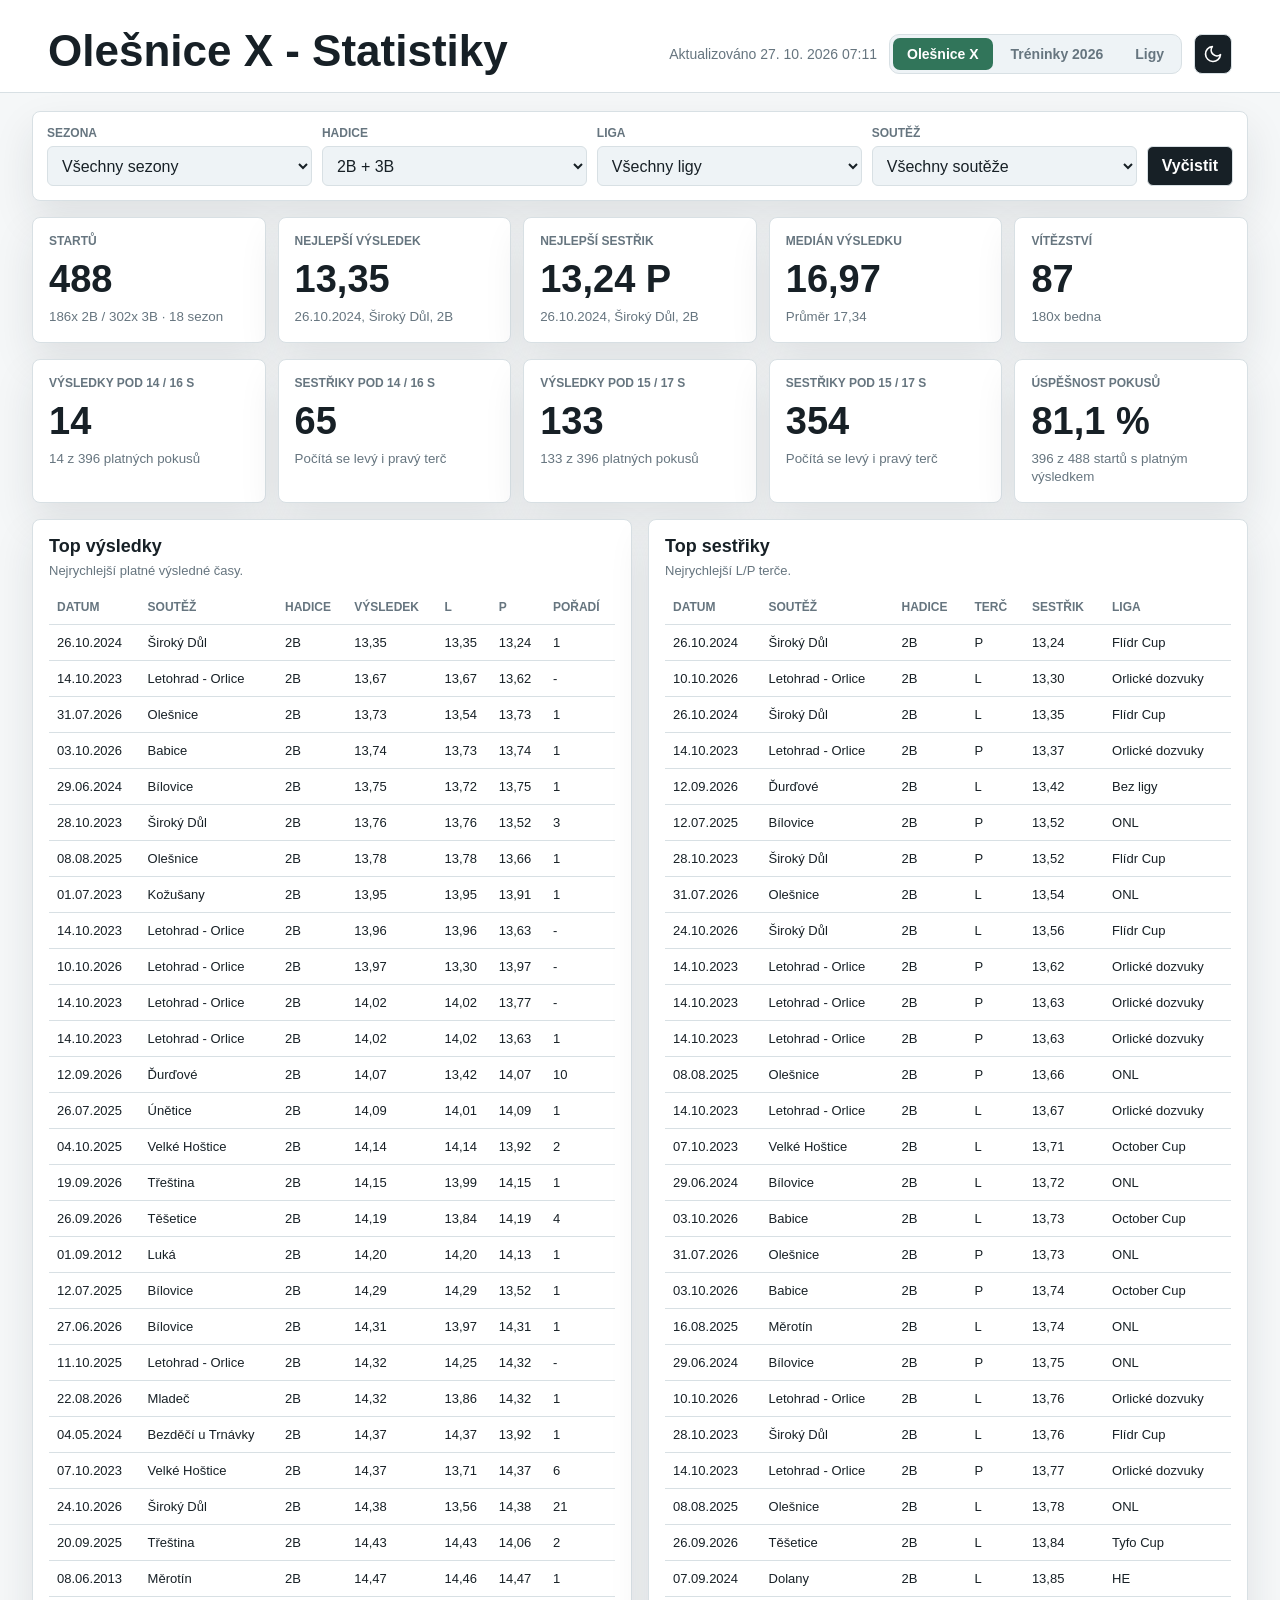
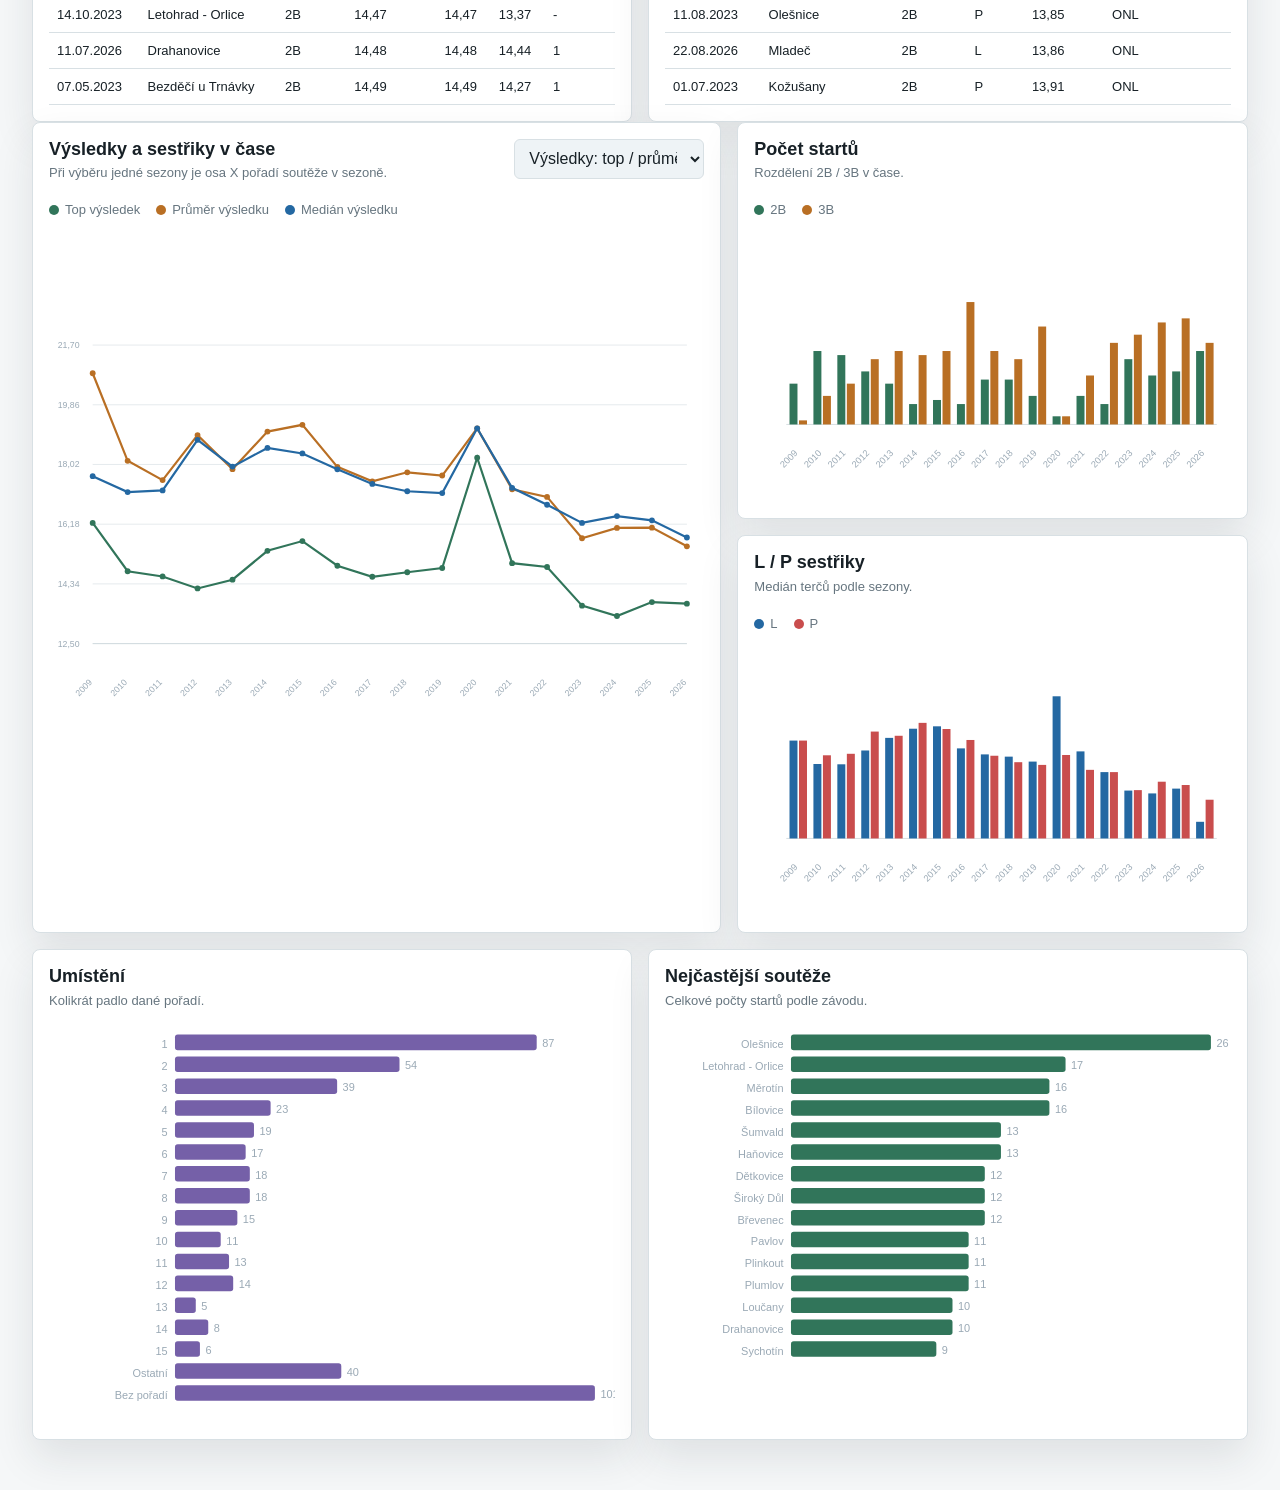
==== commit 282a0af6: "Add_Results_Flidr" ====
--- a/index.html
+++ b/index.html
@@ -4,7 +4,7 @@
   <meta charset="utf-8">
   <meta name="viewport" content="width=device-width, initial-scale=1">
   <title>Olešnice X - Statistiky</title>
-  <link rel="stylesheet" href="styles.css?v=20261012072705">
+  <link rel="stylesheet" href="styles.css?v=20261027071059">
 </head>
 <body data-theme="light">
   <header class="topbar">
@@ -13,7 +13,7 @@
     </div>
     <div class="topbar__meta">
       <span id="lastUpdated">Lokální prototyp</span>
-      <nav class="nav" aria-label="Stránky"><a class="nav__item is-active" aria-current="page" href="./">Olešnice X</a><a class="nav__item" href="treninky/?v=20261012072705">Tréninky 2026</a><a class="nav__item" href="firesport/?v=20261012072705">Ligy</a></nav>
+      <nav class="nav" aria-label="Stránky"><a class="nav__item is-active" aria-current="page" href="./">Olešnice X</a><a class="nav__item" href="treninky/?v=20261027071059">Tréninky 2026</a><a class="nav__item" href="firesport/?v=20261027071059">Ligy</a></nav>
       <button id="themeToggle" class="themeToggle" type="button" title="Přepnout světlý / tmavý režim" aria-label="Přepnout světlý / tmavý režim"><svg class="icon icon--sun" viewBox="0 0 24 24" aria-hidden="true"><circle cx="12" cy="12" r="4"/><path d="M12 2v2M12 20v2M4.9 4.9l1.4 1.4M17.7 17.7l1.4 1.4M2 12h2M20 12h2M4.9 19.1l1.4-1.4M17.7 6.3l1.4-1.4"/></svg><svg class="icon icon--moon" viewBox="0 0 24 24" aria-hidden="true"><path d="M21 12.8A9 9 0 1 1 11.2 3a7 7 0 0 0 9.8 9.8z"/></svg><span id="themeToggleText" class="sr-only">Světlý režim</span></button>
     </div>
   </header>
@@ -185,7 +185,7 @@
 
   </main>
 
-  <script src="data.js?v=20261012072705"></script>
-  <script src="app.js?v=20261012072705"></script>
+  <script src="data.js?v=20261027071059"></script>
+  <script src="app.js?v=20261027071059"></script>
 </body>
 </html>
